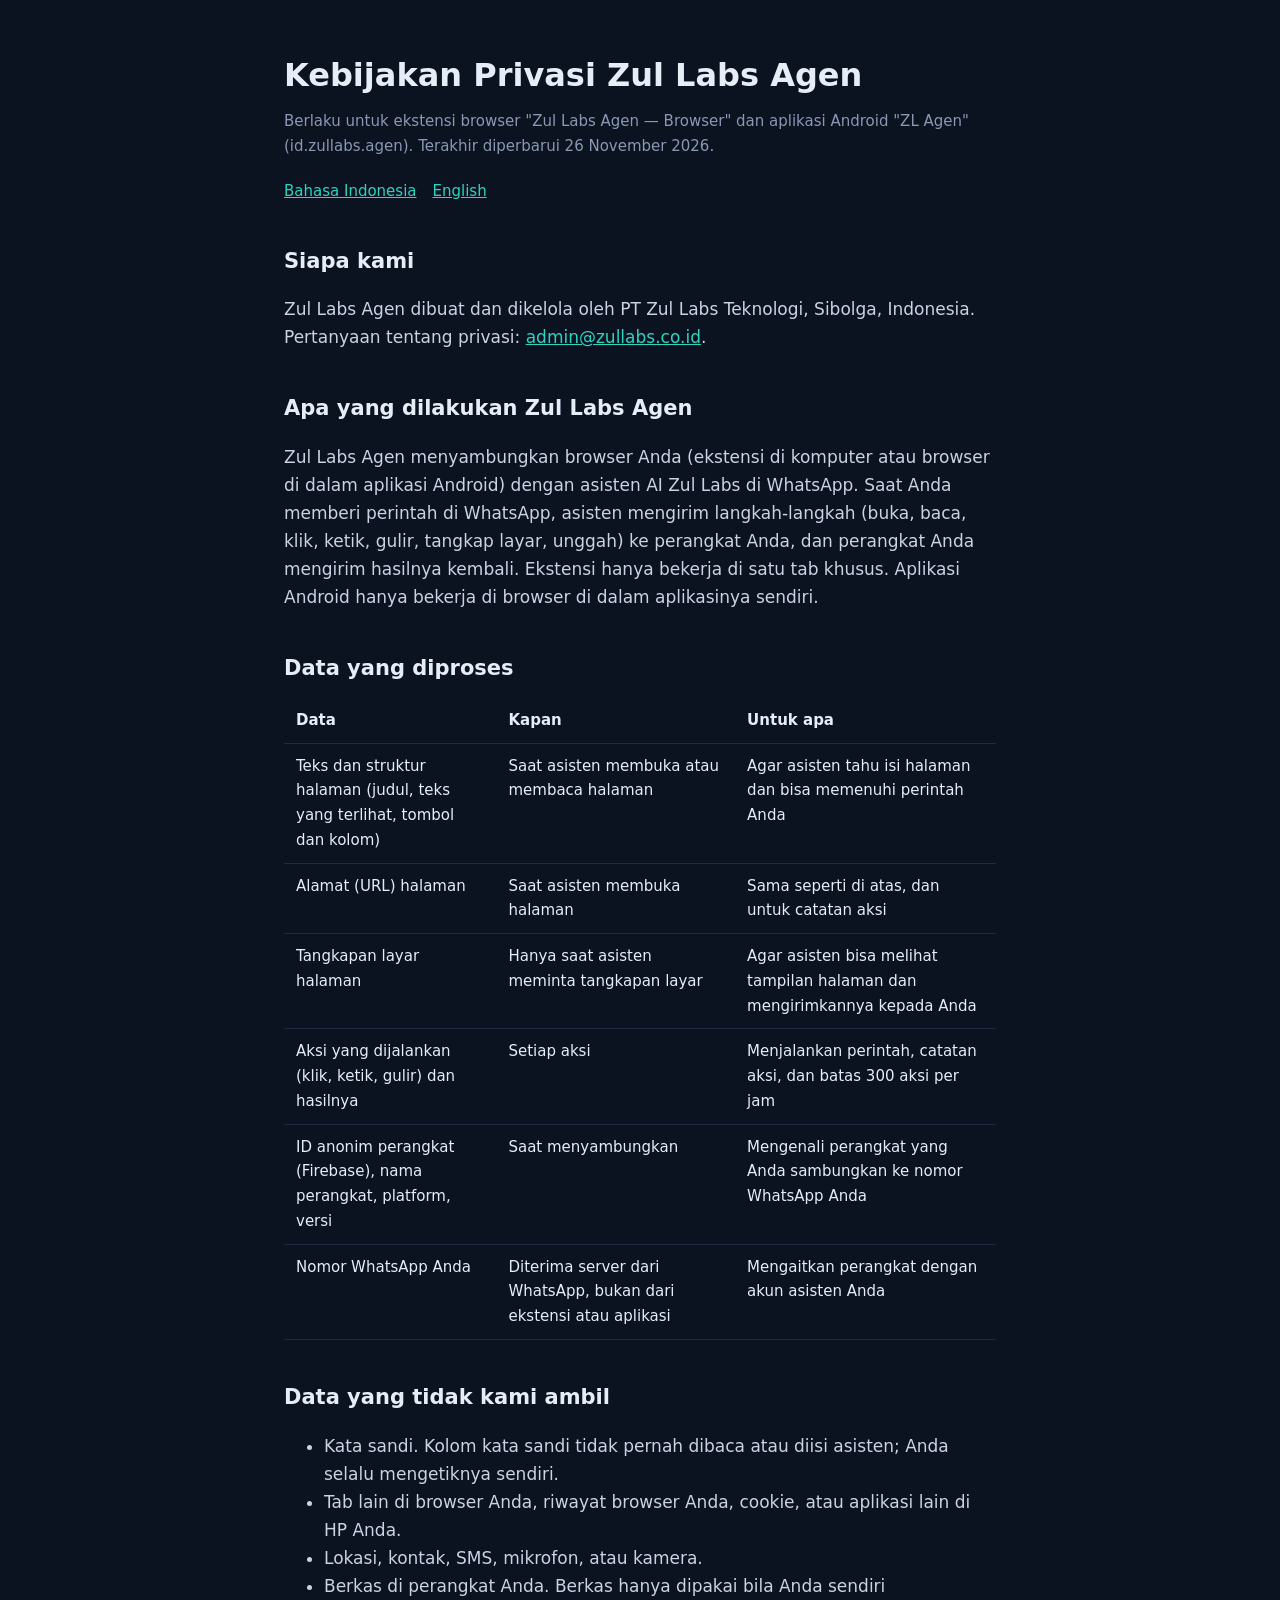
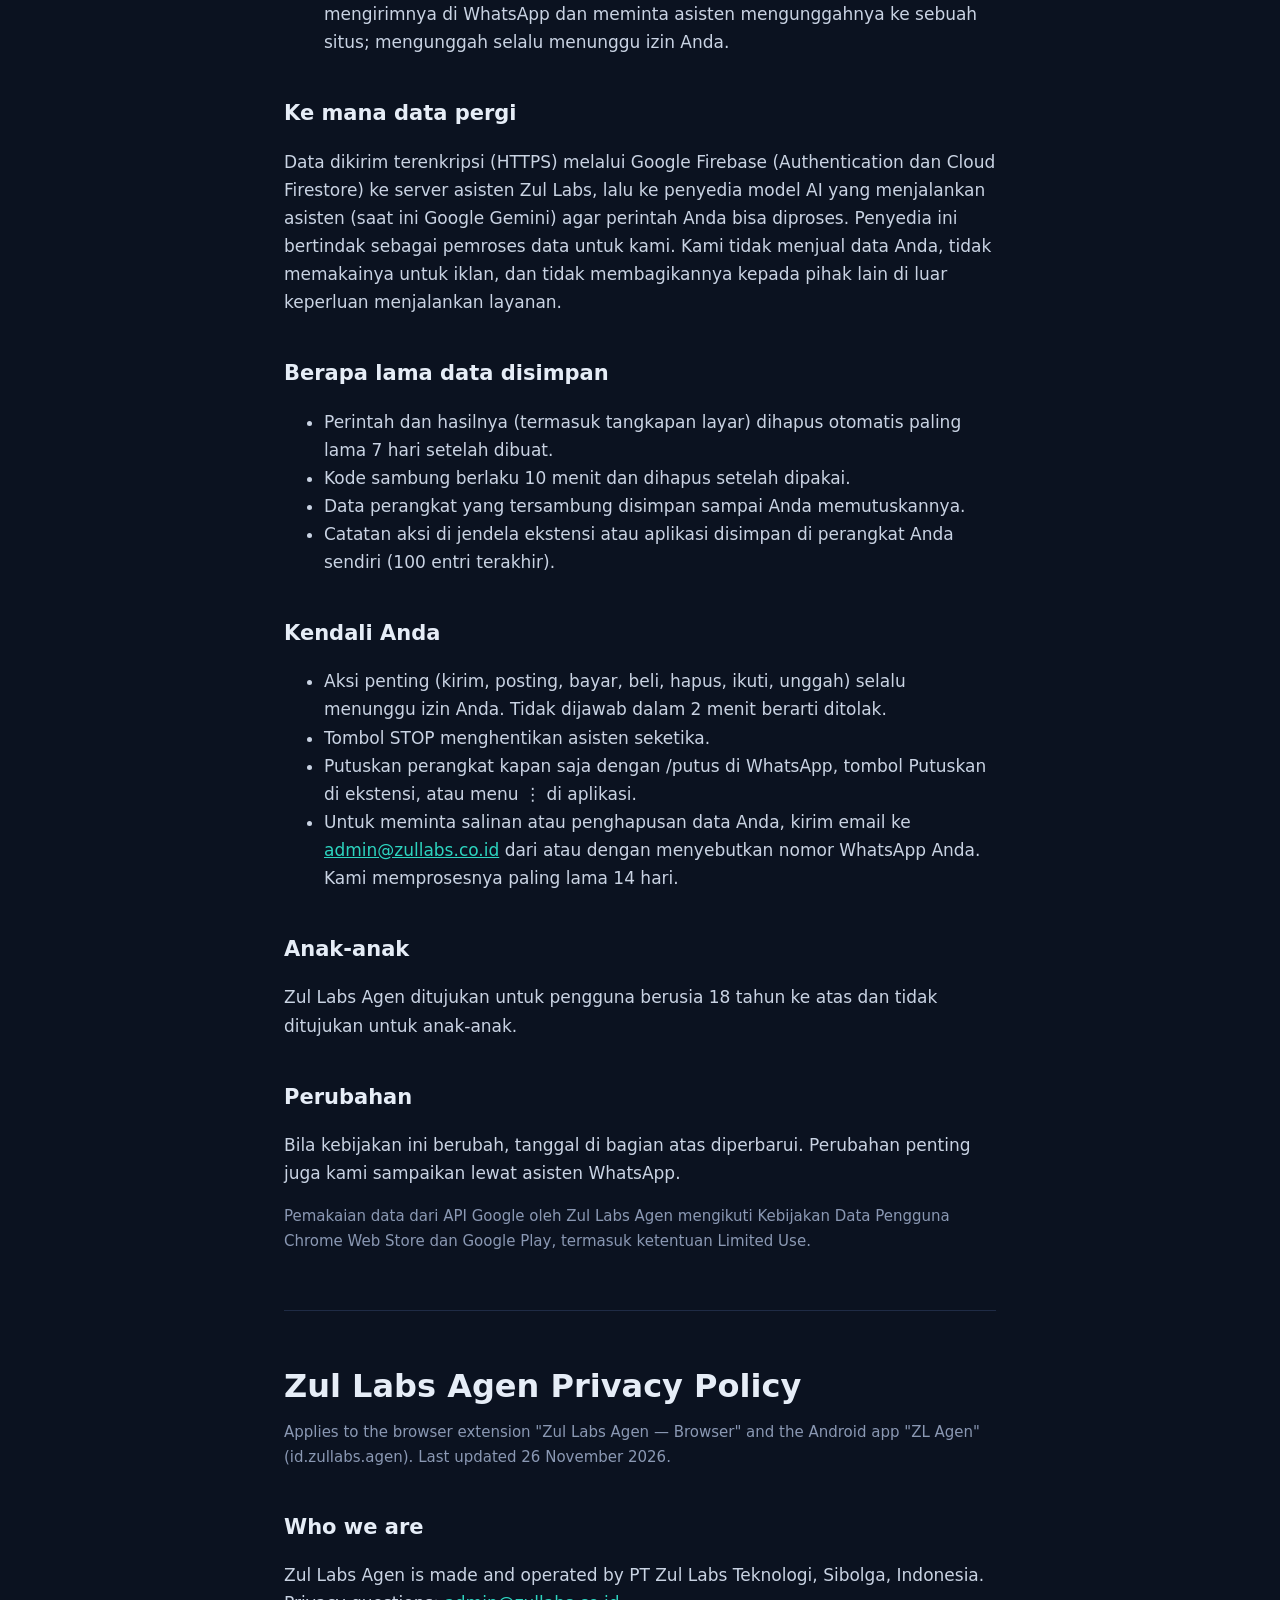
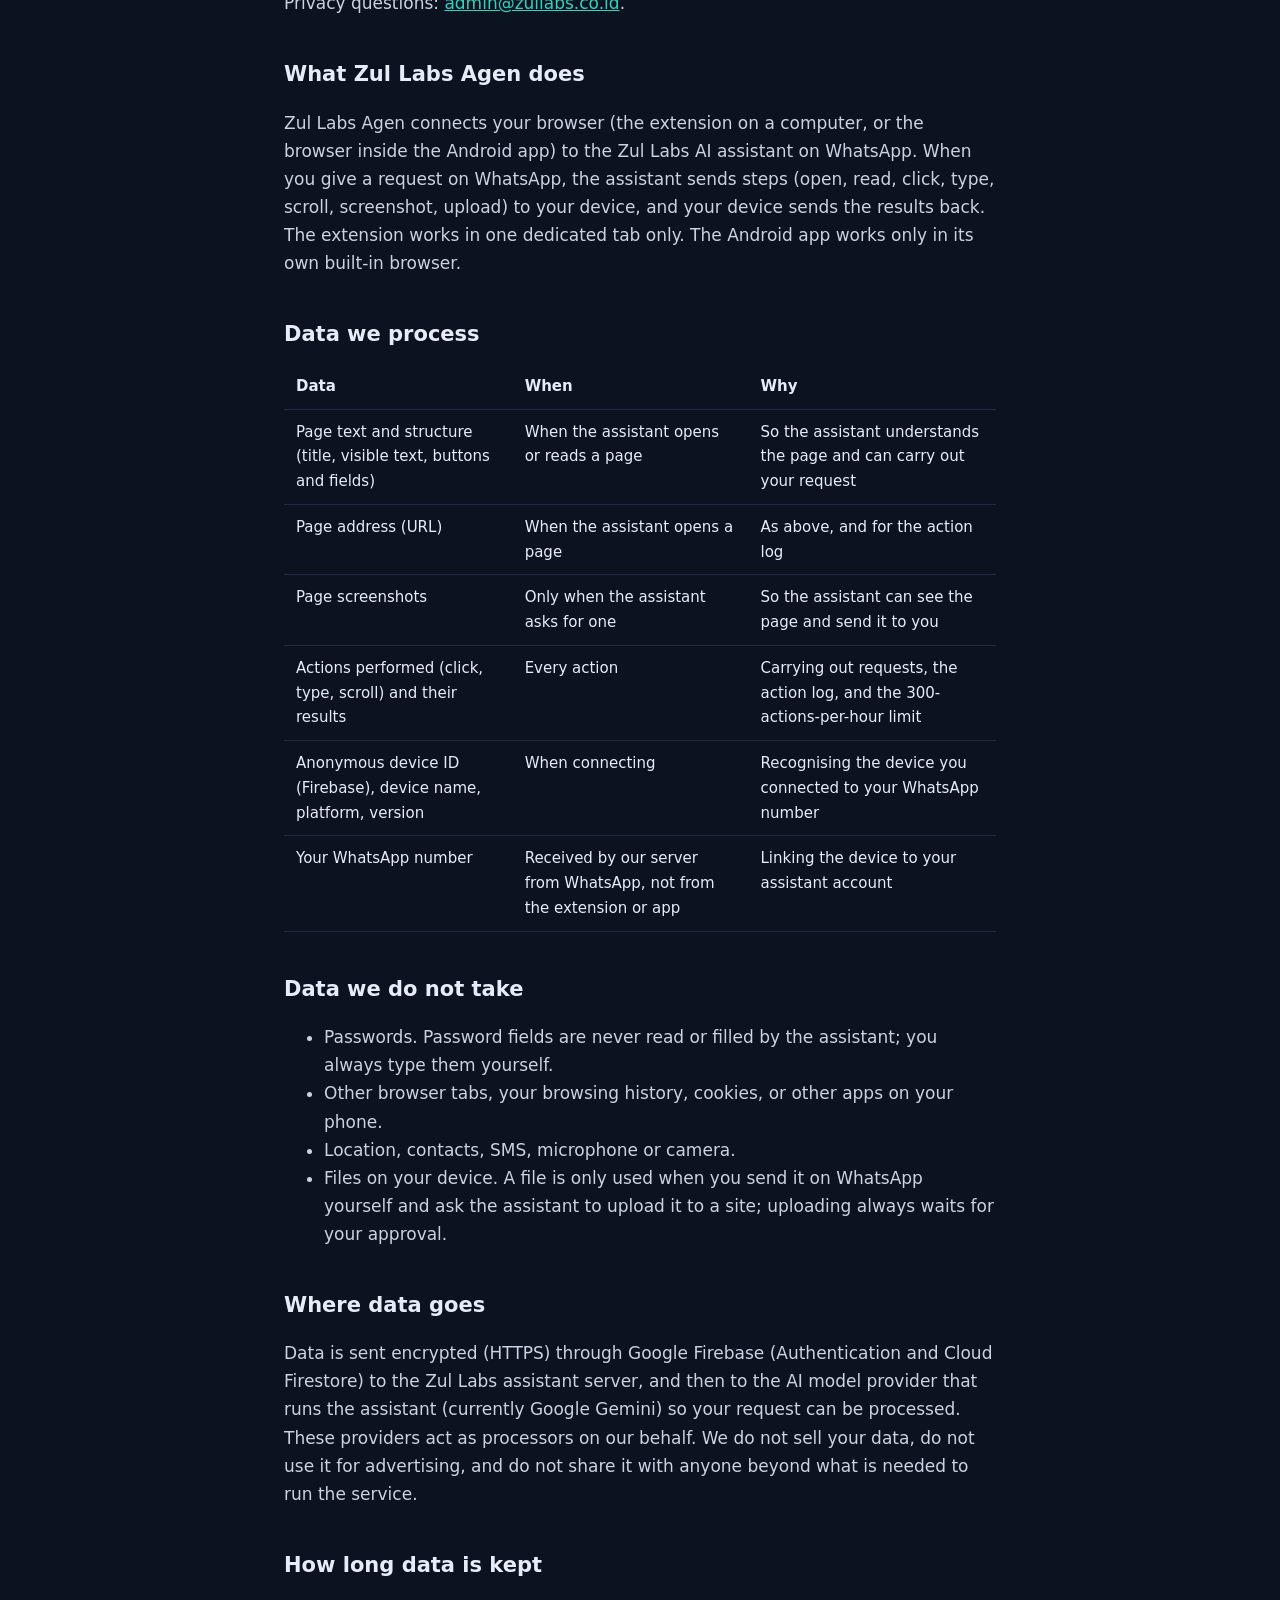
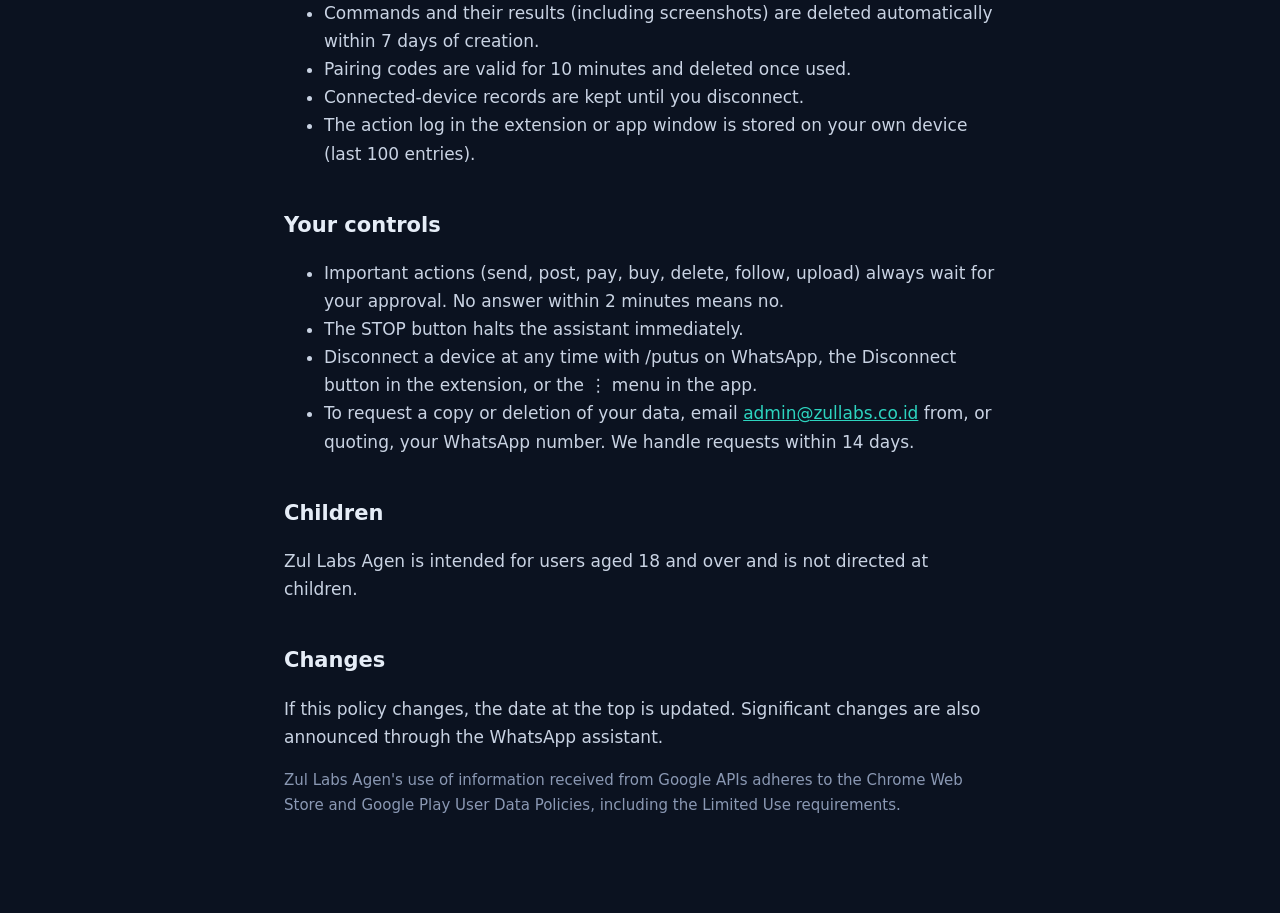
==== agen/privasi.html @ f2b92855 "Kebijakan privasi Zul Labs Agen (ekstensi + aplikasi ZL Agen) di /agen/privasi Co-Authored-By: Claud" ====
<!doctype html>
<html lang="id">
<head>
<meta charset="utf-8">
<meta name="viewport" content="width=device-width, initial-scale=1">
<title>Kebijakan Privasi Zul Labs Agen</title>
<meta name="description" content="Kebijakan privasi Zul Labs Agen (ekstensi browser dan aplikasi Android ZL Agen).">
<style>
  :root { --latar:#0b1220; --panel:#111a2e; --garis:#1f2b45; --teks:#e6edf7; --redup:#8a98b3; --teal:#2dd4bf; }
  * { box-sizing:border-box }
  body { margin:0; background:var(--latar); color:var(--teks); font:17px/1.65 "Segoe UI",system-ui,-apple-system,sans-serif }
  main { max-width:760px; margin:0 auto; padding:56px 24px 80px }
  h1 { font-size:32px; line-height:1.2; margin:0 0 8px }
  h2 { font-size:21px; margin:40px 0 10px }
  p, li { color:#c9d3e3 } .kecil { color:var(--redup); font-size:15px }
  a { color:var(--teal) }
  table { width:100%; border-collapse:collapse; margin:12px 0; font-size:15px }
  th, td { text-align:left; vertical-align:top; padding:10px 12px; border-bottom:1px solid var(--garis) }
  th { color:var(--teks); font-weight:600 }
  nav { margin:20px 0 8px; font-size:15px } nav a { margin-right:16px }
  hr { border:0; border-top:1px solid var(--garis); margin:56px 0 }
</style>
</head>
<body>
<main>
<h1>Kebijakan Privasi Zul Labs Agen</h1>
<p class="kecil">Berlaku untuk ekstensi browser "Zul Labs Agen — Browser" dan aplikasi Android "ZL Agen" (id.zullabs.agen). Terakhir diperbarui 26 November 2026.</p>
<nav><a href="#id">Bahasa Indonesia</a><a href="#en">English</a></nav>

<section id="id">
<h2>Siapa kami</h2>
<p>Zul Labs Agen dibuat dan dikelola oleh PT Zul Labs Teknologi, Sibolga, Indonesia. Pertanyaan tentang privasi: <a href="mailto:admin@zullabs.co.id">admin@zullabs.co.id</a>.</p>

<h2>Apa yang dilakukan Zul Labs Agen</h2>
<p>Zul Labs Agen menyambungkan browser Anda (ekstensi di komputer atau browser di dalam aplikasi Android) dengan asisten AI Zul Labs di WhatsApp. Saat Anda memberi perintah di WhatsApp, asisten mengirim langkah-langkah (buka, baca, klik, ketik, gulir, tangkap layar, unggah) ke perangkat Anda, dan perangkat Anda mengirim hasilnya kembali. Ekstensi hanya bekerja di satu tab khusus. Aplikasi Android hanya bekerja di browser di dalam aplikasinya sendiri.</p>

<h2>Data yang diproses</h2>
<table>
<tr><th>Data</th><th>Kapan</th><th>Untuk apa</th></tr>
<tr><td>Teks dan struktur halaman (judul, teks yang terlihat, tombol dan kolom)</td><td>Saat asisten membuka atau membaca halaman</td><td>Agar asisten tahu isi halaman dan bisa memenuhi perintah Anda</td></tr>
<tr><td>Alamat (URL) halaman</td><td>Saat asisten membuka halaman</td><td>Sama seperti di atas, dan untuk catatan aksi</td></tr>
<tr><td>Tangkapan layar halaman</td><td>Hanya saat asisten meminta tangkapan layar</td><td>Agar asisten bisa melihat tampilan halaman dan mengirimkannya kepada Anda</td></tr>
<tr><td>Aksi yang dijalankan (klik, ketik, gulir) dan hasilnya</td><td>Setiap aksi</td><td>Menjalankan perintah, catatan aksi, dan batas 300 aksi per jam</td></tr>
<tr><td>ID anonim perangkat (Firebase), nama perangkat, platform, versi</td><td>Saat menyambungkan</td><td>Mengenali perangkat yang Anda sambungkan ke nomor WhatsApp Anda</td></tr>
<tr><td>Nomor WhatsApp Anda</td><td>Diterima server dari WhatsApp, bukan dari ekstensi atau aplikasi</td><td>Mengaitkan perangkat dengan akun asisten Anda</td></tr>
</table>

<h2>Data yang tidak kami ambil</h2>
<ul>
<li>Kata sandi. Kolom kata sandi tidak pernah dibaca atau diisi asisten; Anda selalu mengetiknya sendiri.</li>
<li>Tab lain di browser Anda, riwayat browser Anda, cookie, atau aplikasi lain di HP Anda.</li>
<li>Lokasi, kontak, SMS, mikrofon, atau kamera.</li>
<li>Berkas di perangkat Anda. Berkas hanya dipakai bila Anda sendiri mengirimnya di WhatsApp dan meminta asisten mengunggahnya ke sebuah situs; mengunggah selalu menunggu izin Anda.</li>
</ul>

<h2>Ke mana data pergi</h2>
<p>Data dikirim terenkripsi (HTTPS) melalui Google Firebase (Authentication dan Cloud Firestore) ke server asisten Zul Labs, lalu ke penyedia model AI yang menjalankan asisten (saat ini Google Gemini) agar perintah Anda bisa diproses. Penyedia ini bertindak sebagai pemroses data untuk kami. Kami tidak menjual data Anda, tidak memakainya untuk iklan, dan tidak membagikannya kepada pihak lain di luar keperluan menjalankan layanan.</p>

<h2>Berapa lama data disimpan</h2>
<ul>
<li>Perintah dan hasilnya (termasuk tangkapan layar) dihapus otomatis paling lama 7 hari setelah dibuat.</li>
<li>Kode sambung berlaku 10 menit dan dihapus setelah dipakai.</li>
<li>Data perangkat yang tersambung disimpan sampai Anda memutuskannya.</li>
<li>Catatan aksi di jendela ekstensi atau aplikasi disimpan di perangkat Anda sendiri (100 entri terakhir).</li>
</ul>

<h2>Kendali Anda</h2>
<ul>
<li>Aksi penting (kirim, posting, bayar, beli, hapus, ikuti, unggah) selalu menunggu izin Anda. Tidak dijawab dalam 2 menit berarti ditolak.</li>
<li>Tombol STOP menghentikan asisten seketika.</li>
<li>Putuskan perangkat kapan saja dengan /putus di WhatsApp, tombol Putuskan di ekstensi, atau menu ⋮ di aplikasi.</li>
<li>Untuk meminta salinan atau penghapusan data Anda, kirim email ke <a href="mailto:admin@zullabs.co.id">admin@zullabs.co.id</a> dari atau dengan menyebutkan nomor WhatsApp Anda. Kami memprosesnya paling lama 14 hari.</li>
</ul>

<h2>Anak-anak</h2>
<p>Zul Labs Agen ditujukan untuk pengguna berusia 18 tahun ke atas dan tidak ditujukan untuk anak-anak.</p>

<h2>Perubahan</h2>
<p>Bila kebijakan ini berubah, tanggal di bagian atas diperbarui. Perubahan penting juga kami sampaikan lewat asisten WhatsApp.</p>
<p class="kecil">Pemakaian data dari API Google oleh Zul Labs Agen mengikuti Kebijakan Data Pengguna Chrome Web Store dan Google Play, termasuk ketentuan Limited Use.</p>
</section>

<hr>

<section id="en" lang="en">
<h1>Zul Labs Agen Privacy Policy</h1>
<p class="kecil">Applies to the browser extension "Zul Labs Agen — Browser" and the Android app "ZL Agen" (id.zullabs.agen). Last updated 26 November 2026.</p>

<h2>Who we are</h2>
<p>Zul Labs Agen is made and operated by PT Zul Labs Teknologi, Sibolga, Indonesia. Privacy questions: <a href="mailto:admin@zullabs.co.id">admin@zullabs.co.id</a>.</p>

<h2>What Zul Labs Agen does</h2>
<p>Zul Labs Agen connects your browser (the extension on a computer, or the browser inside the Android app) to the Zul Labs AI assistant on WhatsApp. When you give a request on WhatsApp, the assistant sends steps (open, read, click, type, scroll, screenshot, upload) to your device, and your device sends the results back. The extension works in one dedicated tab only. The Android app works only in its own built-in browser.</p>

<h2>Data we process</h2>
<table>
<tr><th>Data</th><th>When</th><th>Why</th></tr>
<tr><td>Page text and structure (title, visible text, buttons and fields)</td><td>When the assistant opens or reads a page</td><td>So the assistant understands the page and can carry out your request</td></tr>
<tr><td>Page address (URL)</td><td>When the assistant opens a page</td><td>As above, and for the action log</td></tr>
<tr><td>Page screenshots</td><td>Only when the assistant asks for one</td><td>So the assistant can see the page and send it to you</td></tr>
<tr><td>Actions performed (click, type, scroll) and their results</td><td>Every action</td><td>Carrying out requests, the action log, and the 300-actions-per-hour limit</td></tr>
<tr><td>Anonymous device ID (Firebase), device name, platform, version</td><td>When connecting</td><td>Recognising the device you connected to your WhatsApp number</td></tr>
<tr><td>Your WhatsApp number</td><td>Received by our server from WhatsApp, not from the extension or app</td><td>Linking the device to your assistant account</td></tr>
</table>

<h2>Data we do not take</h2>
<ul>
<li>Passwords. Password fields are never read or filled by the assistant; you always type them yourself.</li>
<li>Other browser tabs, your browsing history, cookies, or other apps on your phone.</li>
<li>Location, contacts, SMS, microphone or camera.</li>
<li>Files on your device. A file is only used when you send it on WhatsApp yourself and ask the assistant to upload it to a site; uploading always waits for your approval.</li>
</ul>

<h2>Where data goes</h2>
<p>Data is sent encrypted (HTTPS) through Google Firebase (Authentication and Cloud Firestore) to the Zul Labs assistant server, and then to the AI model provider that runs the assistant (currently Google Gemini) so your request can be processed. These providers act as processors on our behalf. We do not sell your data, do not use it for advertising, and do not share it with anyone beyond what is needed to run the service.</p>

<h2>How long data is kept</h2>
<ul>
<li>Commands and their results (including screenshots) are deleted automatically within 7 days of creation.</li>
<li>Pairing codes are valid for 10 minutes and deleted once used.</li>
<li>Connected-device records are kept until you disconnect.</li>
<li>The action log in the extension or app window is stored on your own device (last 100 entries).</li>
</ul>

<h2>Your controls</h2>
<ul>
<li>Important actions (send, post, pay, buy, delete, follow, upload) always wait for your approval. No answer within 2 minutes means no.</li>
<li>The STOP button halts the assistant immediately.</li>
<li>Disconnect a device at any time with /putus on WhatsApp, the Disconnect button in the extension, or the ⋮ menu in the app.</li>
<li>To request a copy or deletion of your data, email <a href="mailto:admin@zullabs.co.id">admin@zullabs.co.id</a> from, or quoting, your WhatsApp number. We handle requests within 14 days.</li>
</ul>

<h2>Children</h2>
<p>Zul Labs Agen is intended for users aged 18 and over and is not directed at children.</p>

<h2>Changes</h2>
<p>If this policy changes, the date at the top is updated. Significant changes are also announced through the WhatsApp assistant.</p>
<p class="kecil">Zul Labs Agen's use of information received from Google APIs adheres to the Chrome Web Store and Google Play User Data Policies, including the Limited Use requirements.</p>
</section>
</main>
</body>
</html>
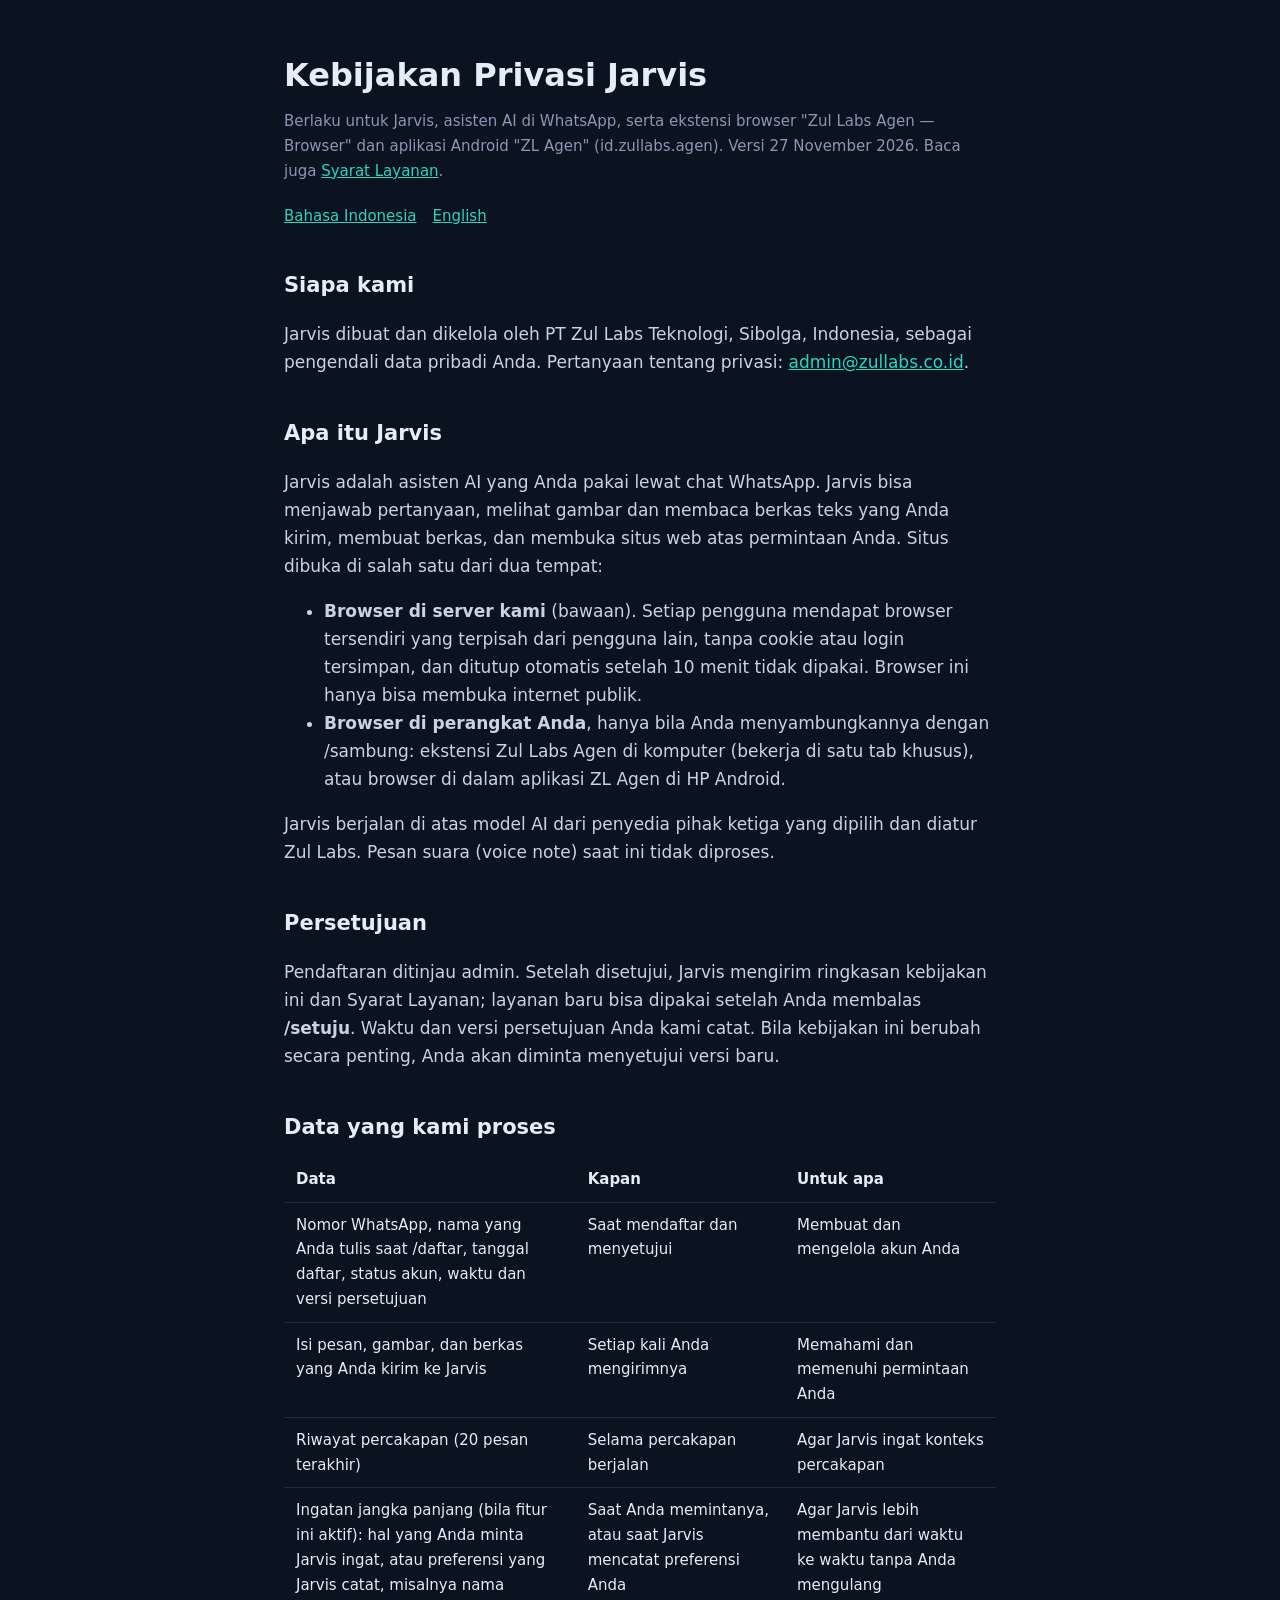
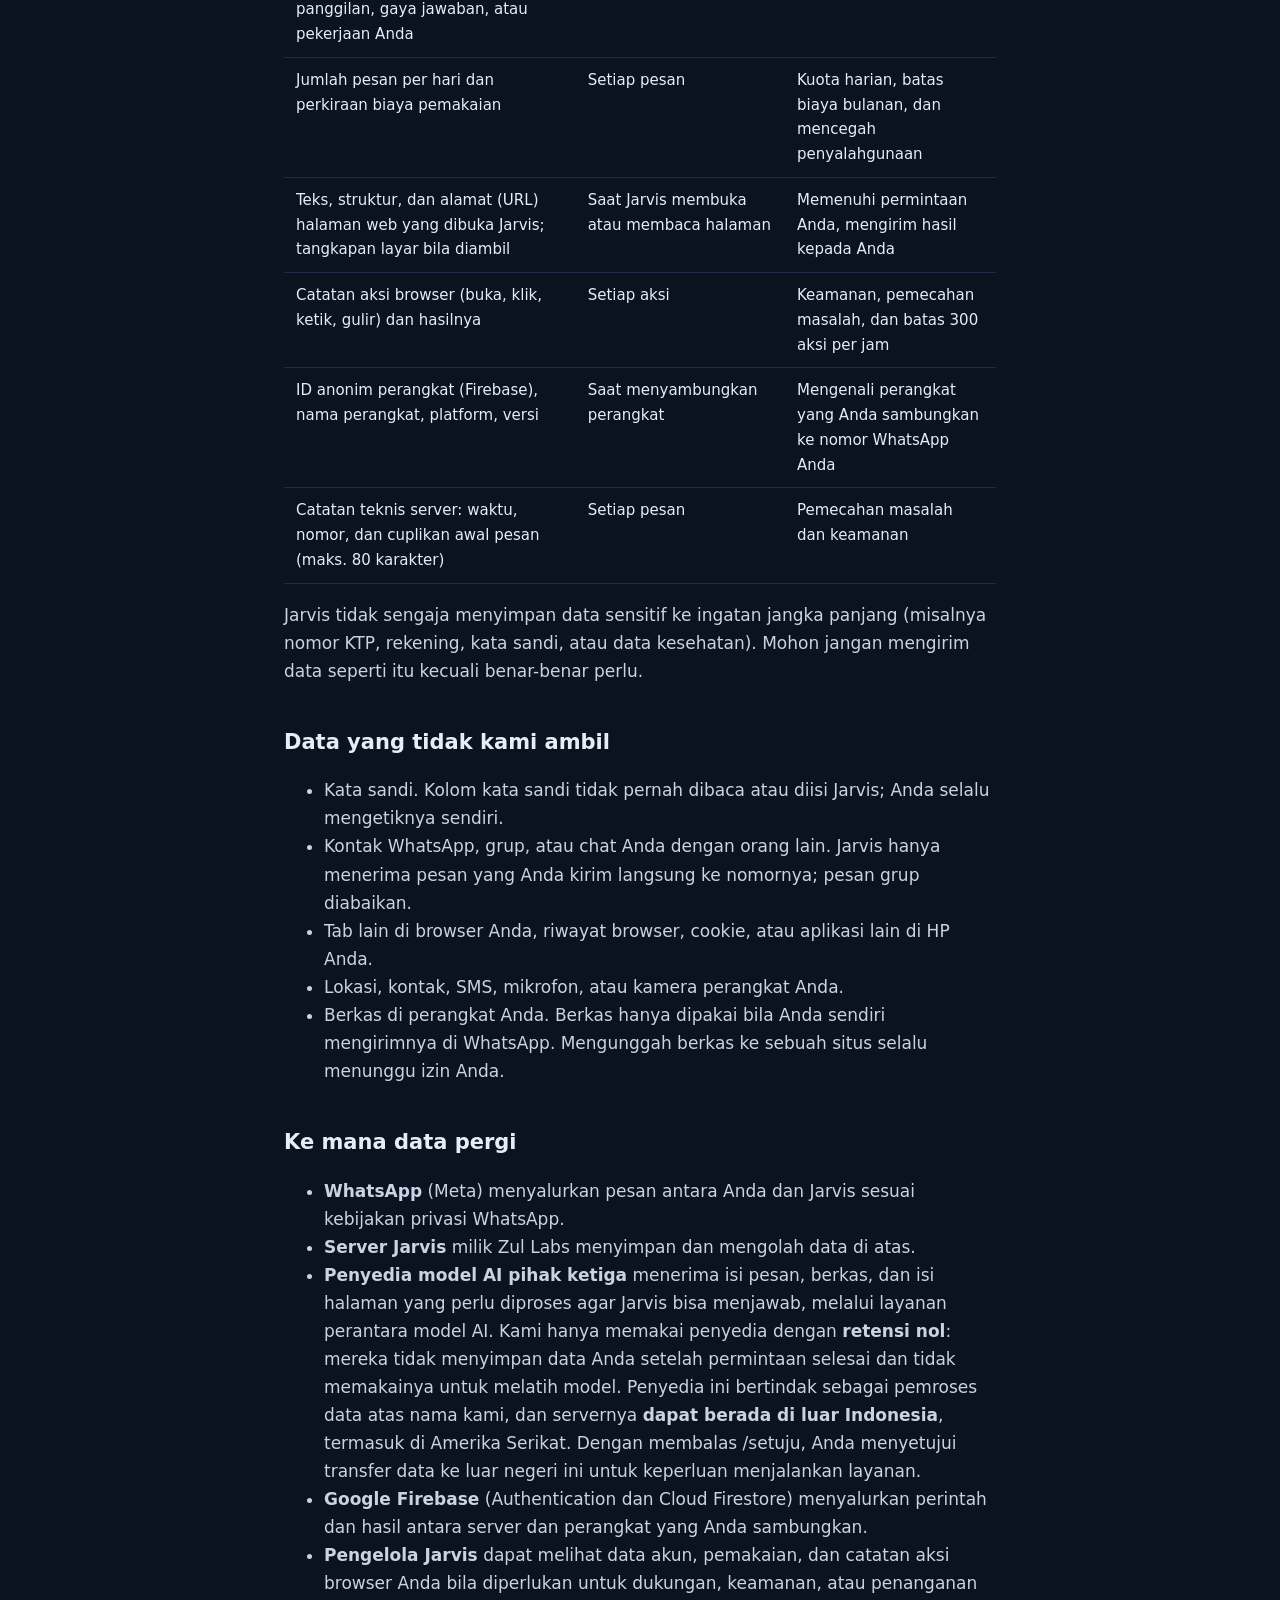
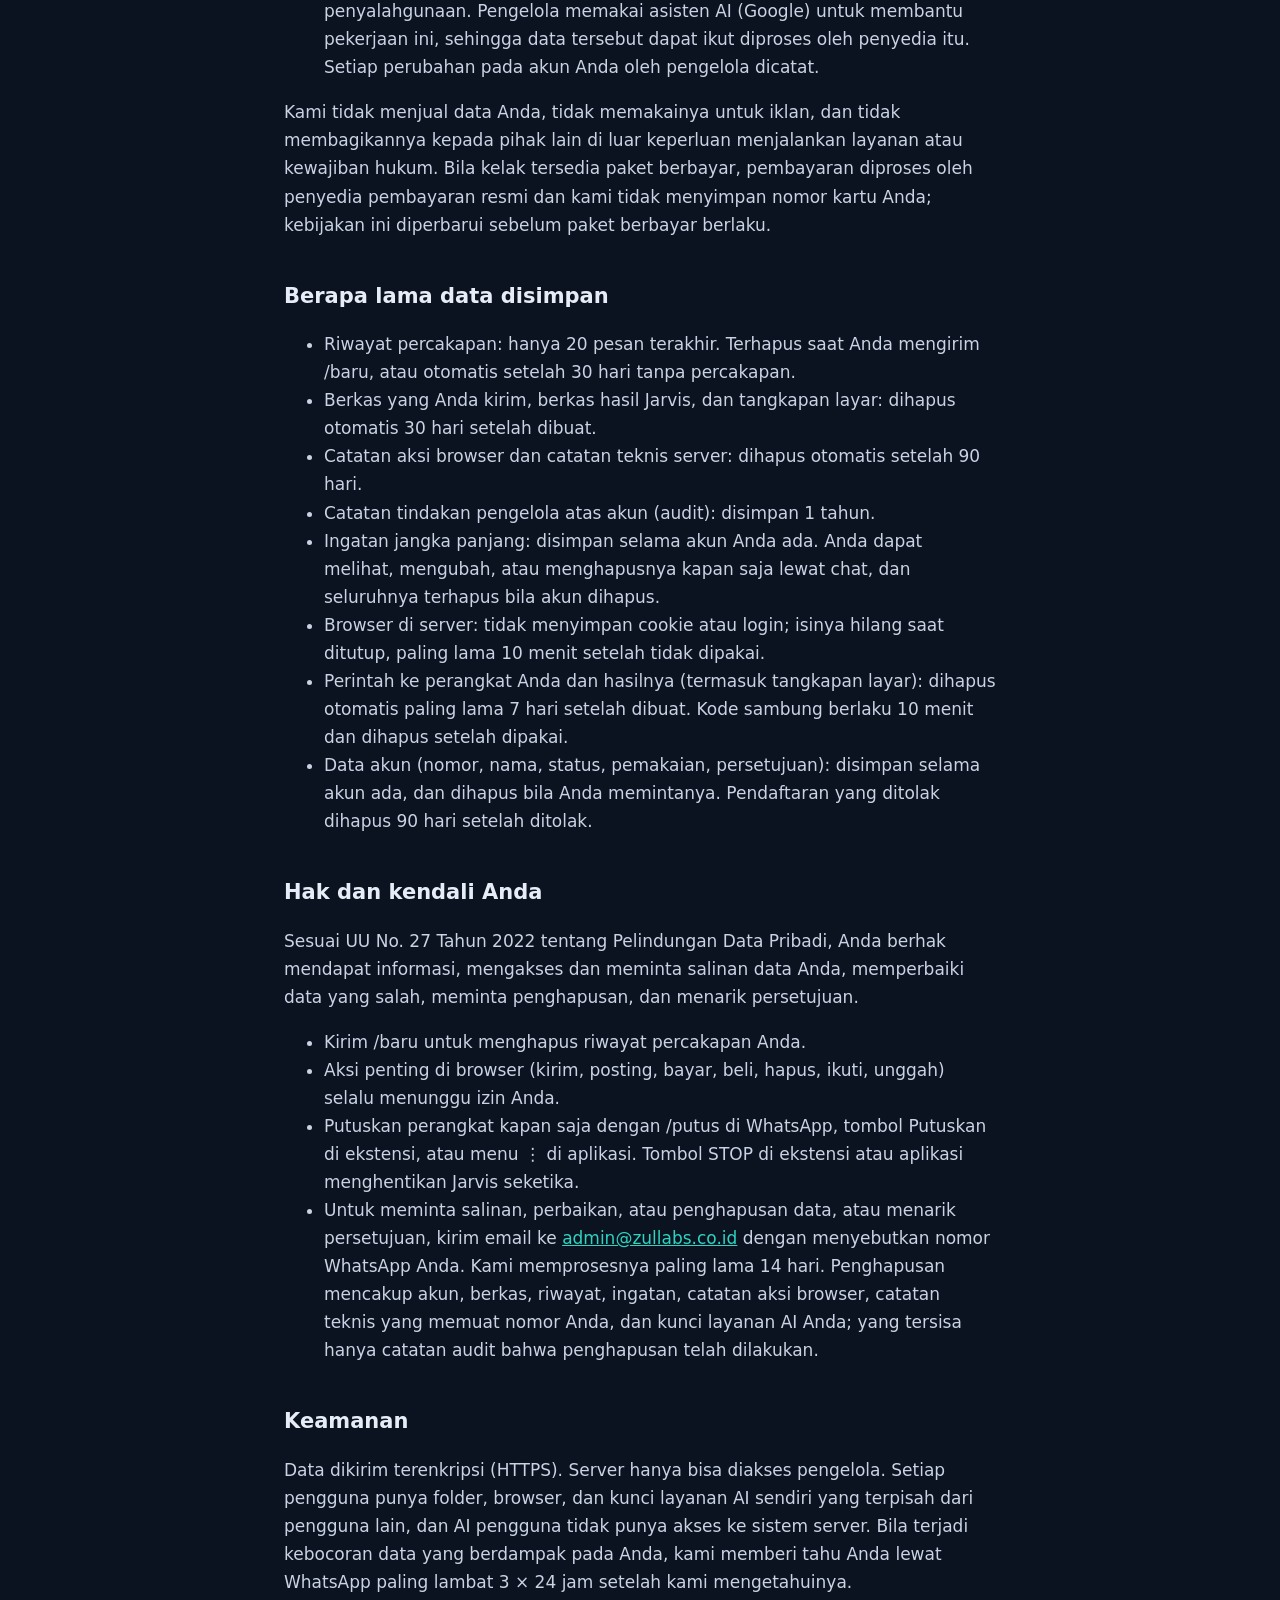
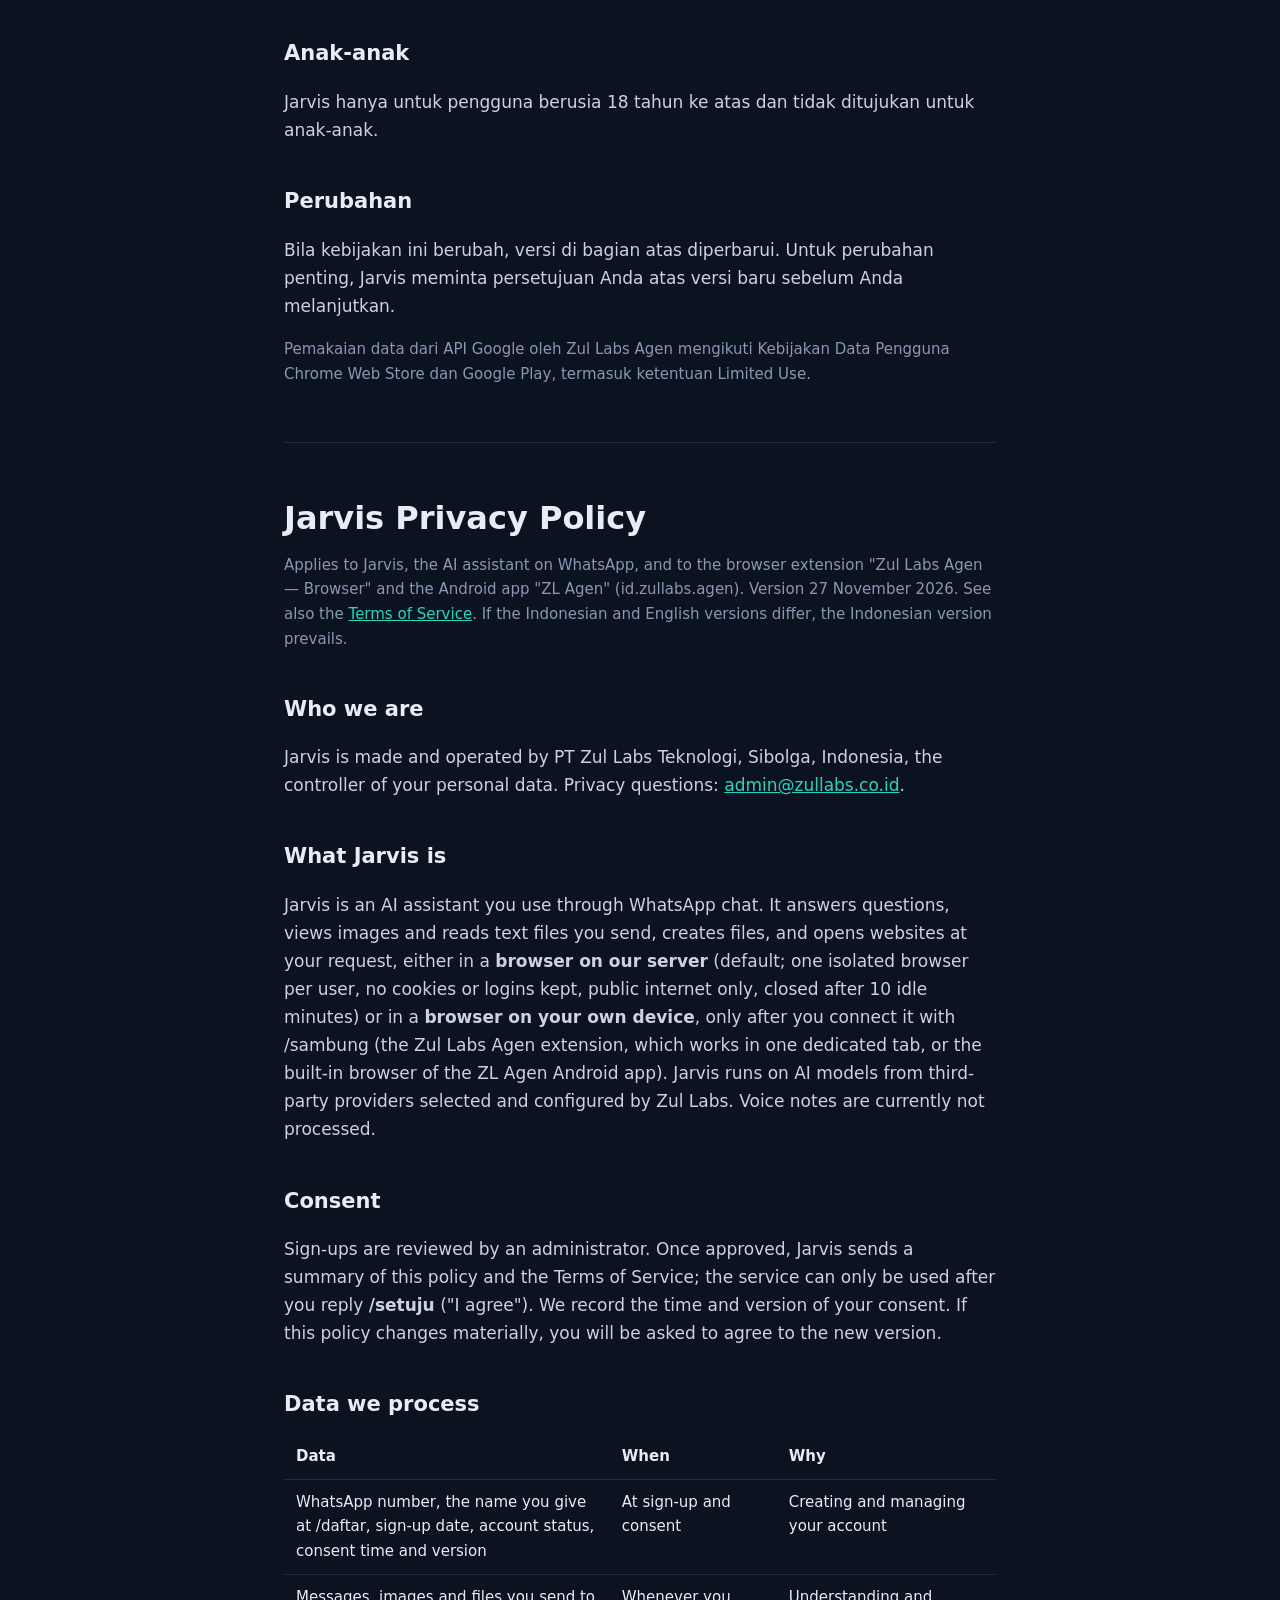
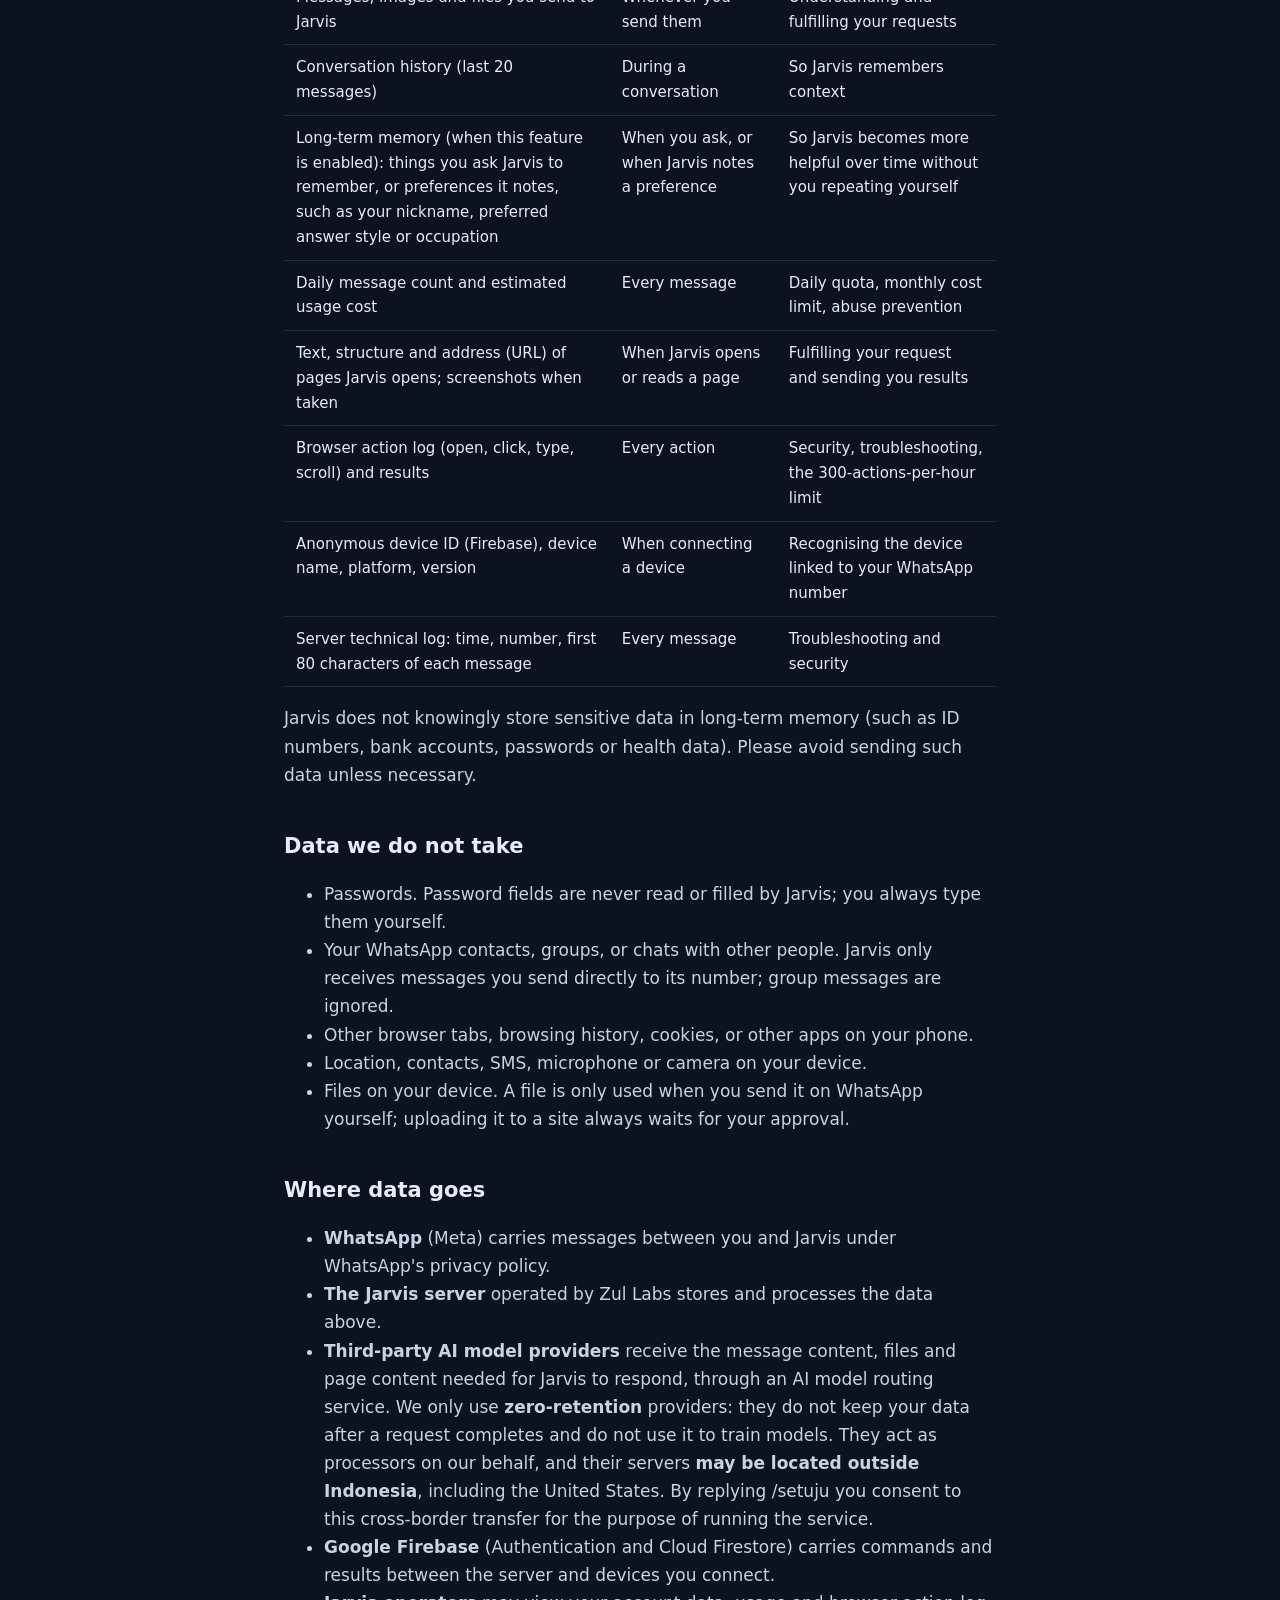
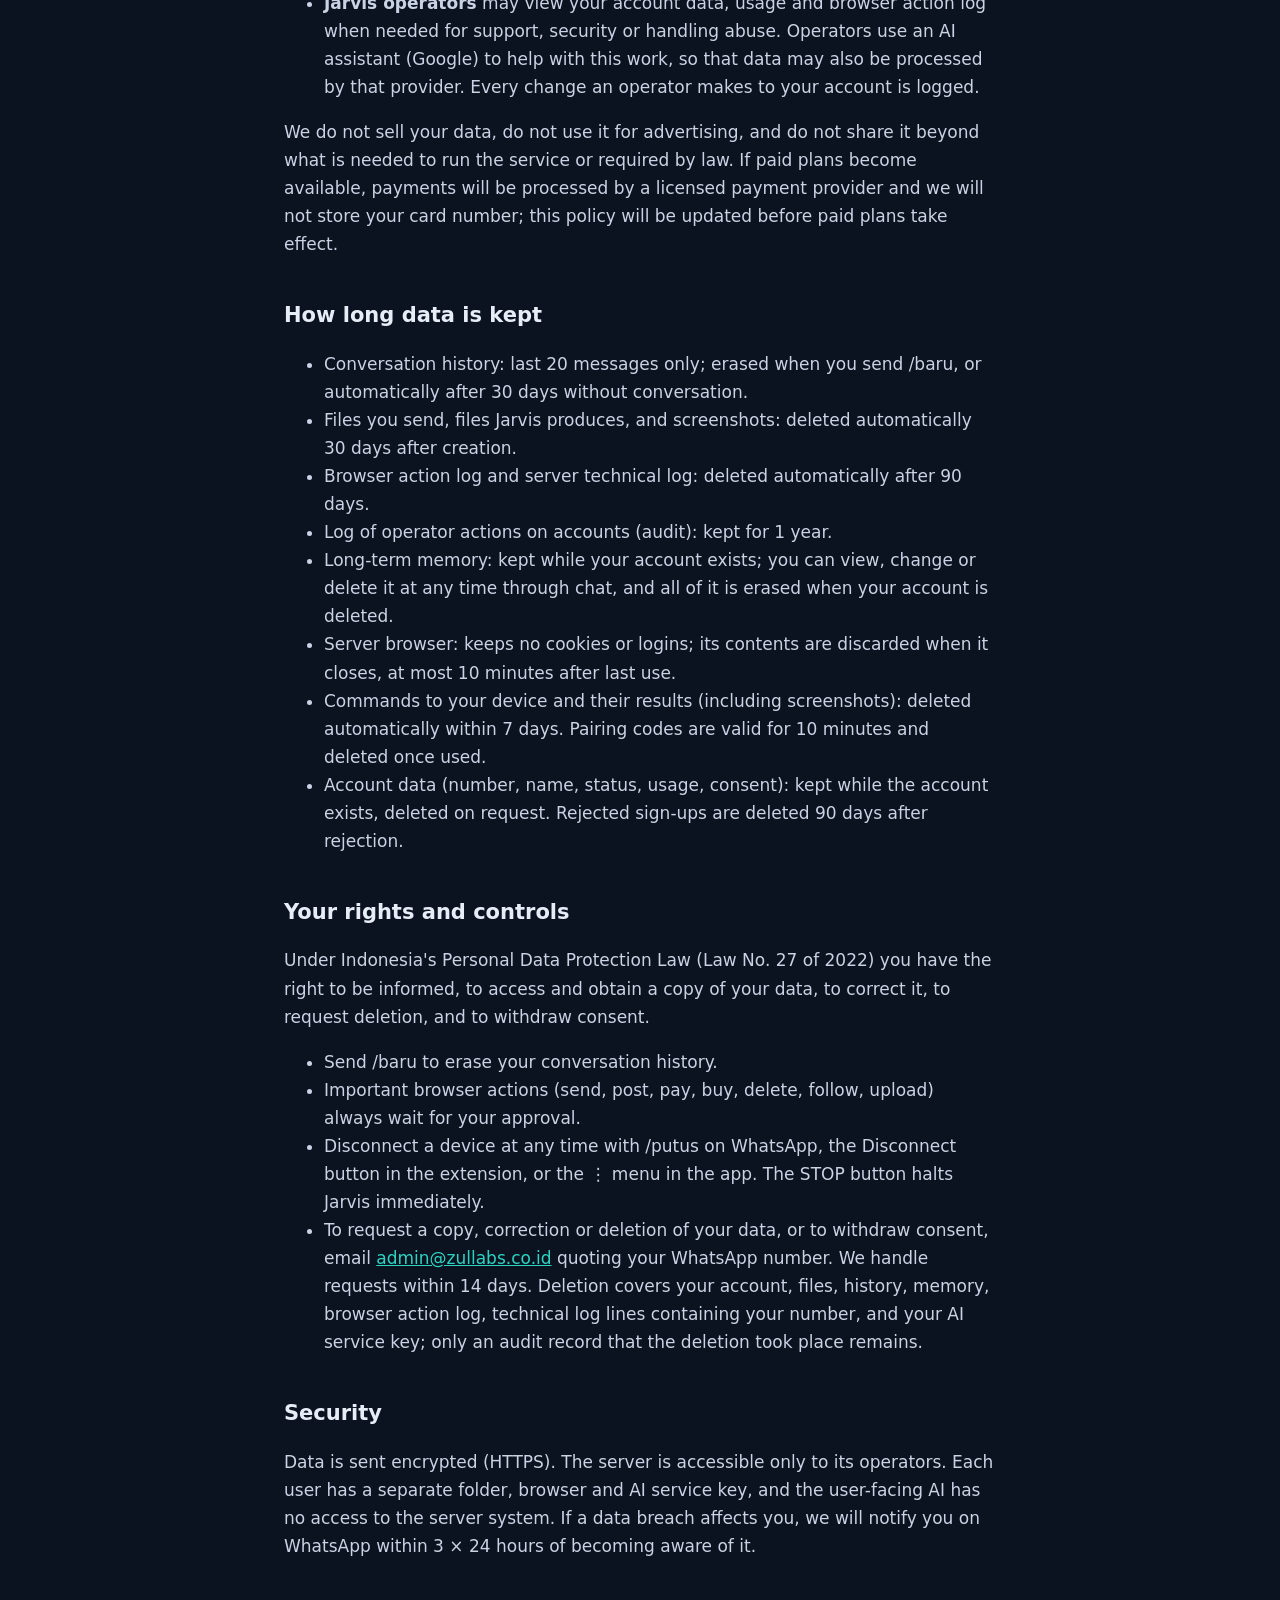
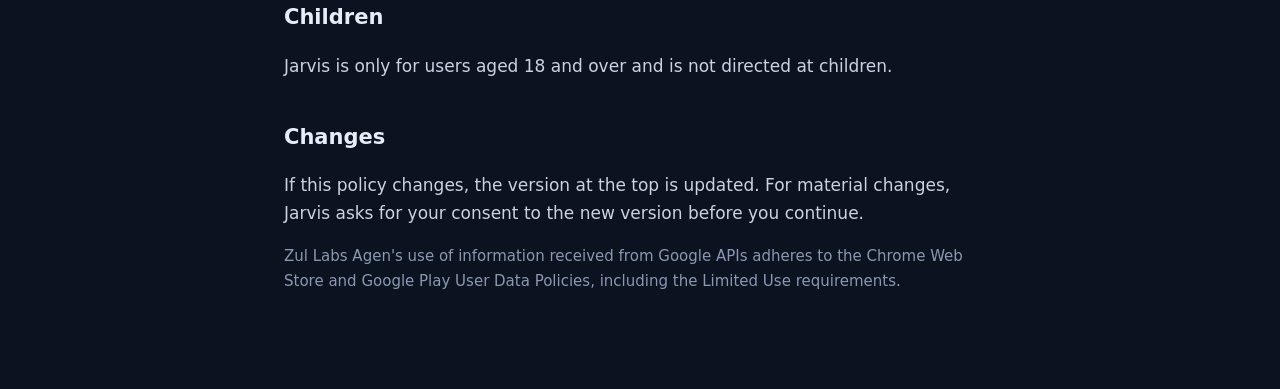
==== commit 161a5e47: "Jarvis: kebijakan privasi versi 27 Nov 2026 + Syarat Layanan di /agen/syarat Co-Authored-By: Claude " ====
--- a/agen/privasi.html
+++ b/agen/privasi.html
@@ -3,10 +3,10 @@
 <head>
 <meta charset="utf-8">
 <meta name="viewport" content="width=device-width, initial-scale=1">
-<title>Kebijakan Privasi Zul Labs Agen</title>
-<meta name="description" content="Kebijakan privasi Zul Labs Agen (ekstensi browser dan aplikasi Android ZL Agen).">
+<title>Kebijakan Privasi Jarvis — Zul Labs Teknologi</title>
+<meta name="description" content="Kebijakan privasi Jarvis, asisten AI WhatsApp dari PT Zul Labs Teknologi, beserta ekstensi browser Zul Labs Agen dan aplikasi Android ZL Agen.">
 <style>
-  :root { --latar:#0b1220; --panel:#111a2e; --garis:#1f2b45; --teks:#e6edf7; --redup:#8a98b3; --teal:#2dd4bf; }
+  :root { --latar:#0b1220; --garis:#1f2b45; --teks:#e6edf7; --redup:#8a98b3; --teal:#2dd4bf; }
   * { box-sizing:border-box }
   body { margin:0; background:var(--latar); color:var(--teks); font:17px/1.65 "Segoe UI",system-ui,-apple-system,sans-serif }
   main { max-width:760px; margin:0 auto; padding:56px 24px 80px }
@@ -23,118 +23,169 @@
 </head>
 <body>
 <main>
-<h1>Kebijakan Privasi Zul Labs Agen</h1>
-<p class="kecil">Berlaku untuk ekstensi browser "Zul Labs Agen — Browser" dan aplikasi Android "ZL Agen" (id.zullabs.agen). Terakhir diperbarui 26 November 2026.</p>
+<h1>Kebijakan Privasi Jarvis</h1>
+<p class="kecil">Berlaku untuk Jarvis, asisten AI di WhatsApp, serta ekstensi browser "Zul Labs Agen — Browser" dan aplikasi Android "ZL Agen" (id.zullabs.agen). Versi 27 November 2026. Baca juga <a href="/agen/syarat">Syarat Layanan</a>.</p>
 <nav><a href="#id">Bahasa Indonesia</a><a href="#en">English</a></nav>
 
 <section id="id">
 <h2>Siapa kami</h2>
-<p>Zul Labs Agen dibuat dan dikelola oleh PT Zul Labs Teknologi, Sibolga, Indonesia. Pertanyaan tentang privasi: <a href="mailto:admin@zullabs.co.id">admin@zullabs.co.id</a>.</p>
+<p>Jarvis dibuat dan dikelola oleh PT Zul Labs Teknologi, Sibolga, Indonesia, sebagai pengendali data pribadi Anda. Pertanyaan tentang privasi: <a href="mailto:admin@zullabs.co.id">admin@zullabs.co.id</a>.</p>
 
-<h2>Apa yang dilakukan Zul Labs Agen</h2>
-<p>Zul Labs Agen menyambungkan browser Anda (ekstensi di komputer atau browser di dalam aplikasi Android) dengan asisten AI Zul Labs di WhatsApp. Saat Anda memberi perintah di WhatsApp, asisten mengirim langkah-langkah (buka, baca, klik, ketik, gulir, tangkap layar, unggah) ke perangkat Anda, dan perangkat Anda mengirim hasilnya kembali. Ekstensi hanya bekerja di satu tab khusus. Aplikasi Android hanya bekerja di browser di dalam aplikasinya sendiri.</p>
+<h2>Apa itu Jarvis</h2>
+<p>Jarvis adalah asisten AI yang Anda pakai lewat chat WhatsApp. Jarvis bisa menjawab pertanyaan, melihat gambar dan membaca berkas teks yang Anda kirim, membuat berkas, dan membuka situs web atas permintaan Anda. Situs dibuka di salah satu dari dua tempat:</p>
+<ul>
+<li><strong>Browser di server kami</strong> (bawaan). Setiap pengguna mendapat browser tersendiri yang terpisah dari pengguna lain, tanpa cookie atau login tersimpan, dan ditutup otomatis setelah 10 menit tidak dipakai. Browser ini hanya bisa membuka internet publik.</li>
+<li><strong>Browser di perangkat Anda</strong>, hanya bila Anda menyambungkannya dengan /sambung: ekstensi Zul Labs Agen di komputer (bekerja di satu tab khusus), atau browser di dalam aplikasi ZL Agen di HP Android.</li>
+</ul>
+<p>Jarvis berjalan di atas model AI dari penyedia pihak ketiga yang dipilih dan diatur Zul Labs. Pesan suara (voice note) saat ini tidak diproses.</p>
 
-<h2>Data yang diproses</h2>
+<h2>Persetujuan</h2>
+<p>Pendaftaran ditinjau admin. Setelah disetujui, Jarvis mengirim ringkasan kebijakan ini dan Syarat Layanan; layanan baru bisa dipakai setelah Anda membalas <strong>/setuju</strong>. Waktu dan versi persetujuan Anda kami catat. Bila kebijakan ini berubah secara penting, Anda akan diminta menyetujui versi baru.</p>
+
+<h2>Data yang kami proses</h2>
 <table>
 <tr><th>Data</th><th>Kapan</th><th>Untuk apa</th></tr>
-<tr><td>Teks dan struktur halaman (judul, teks yang terlihat, tombol dan kolom)</td><td>Saat asisten membuka atau membaca halaman</td><td>Agar asisten tahu isi halaman dan bisa memenuhi perintah Anda</td></tr>
-<tr><td>Alamat (URL) halaman</td><td>Saat asisten membuka halaman</td><td>Sama seperti di atas, dan untuk catatan aksi</td></tr>
-<tr><td>Tangkapan layar halaman</td><td>Hanya saat asisten meminta tangkapan layar</td><td>Agar asisten bisa melihat tampilan halaman dan mengirimkannya kepada Anda</td></tr>
-<tr><td>Aksi yang dijalankan (klik, ketik, gulir) dan hasilnya</td><td>Setiap aksi</td><td>Menjalankan perintah, catatan aksi, dan batas 300 aksi per jam</td></tr>
-<tr><td>ID anonim perangkat (Firebase), nama perangkat, platform, versi</td><td>Saat menyambungkan</td><td>Mengenali perangkat yang Anda sambungkan ke nomor WhatsApp Anda</td></tr>
-<tr><td>Nomor WhatsApp Anda</td><td>Diterima server dari WhatsApp, bukan dari ekstensi atau aplikasi</td><td>Mengaitkan perangkat dengan akun asisten Anda</td></tr>
+<tr><td>Nomor WhatsApp, nama yang Anda tulis saat /daftar, tanggal daftar, status akun, waktu dan versi persetujuan</td><td>Saat mendaftar dan menyetujui</td><td>Membuat dan mengelola akun Anda</td></tr>
+<tr><td>Isi pesan, gambar, dan berkas yang Anda kirim ke Jarvis</td><td>Setiap kali Anda mengirimnya</td><td>Memahami dan memenuhi permintaan Anda</td></tr>
+<tr><td>Riwayat percakapan (20 pesan terakhir)</td><td>Selama percakapan berjalan</td><td>Agar Jarvis ingat konteks percakapan</td></tr>
+<tr><td>Ingatan jangka panjang (bila fitur ini aktif): hal yang Anda minta Jarvis ingat, atau preferensi yang Jarvis catat, misalnya nama panggilan, gaya jawaban, atau pekerjaan Anda</td><td>Saat Anda memintanya, atau saat Jarvis mencatat preferensi Anda</td><td>Agar Jarvis lebih membantu dari waktu ke waktu tanpa Anda mengulang</td></tr>
+<tr><td>Jumlah pesan per hari dan perkiraan biaya pemakaian</td><td>Setiap pesan</td><td>Kuota harian, batas biaya bulanan, dan mencegah penyalahgunaan</td></tr>
+<tr><td>Teks, struktur, dan alamat (URL) halaman web yang dibuka Jarvis; tangkapan layar bila diambil</td><td>Saat Jarvis membuka atau membaca halaman</td><td>Memenuhi permintaan Anda, mengirim hasil kepada Anda</td></tr>
+<tr><td>Catatan aksi browser (buka, klik, ketik, gulir) dan hasilnya</td><td>Setiap aksi</td><td>Keamanan, pemecahan masalah, dan batas 300 aksi per jam</td></tr>
+<tr><td>ID anonim perangkat (Firebase), nama perangkat, platform, versi</td><td>Saat menyambungkan perangkat</td><td>Mengenali perangkat yang Anda sambungkan ke nomor WhatsApp Anda</td></tr>
+<tr><td>Catatan teknis server: waktu, nomor, dan cuplikan awal pesan (maks. 80 karakter)</td><td>Setiap pesan</td><td>Pemecahan masalah dan keamanan</td></tr>
 </table>
+<p>Jarvis tidak sengaja menyimpan data sensitif ke ingatan jangka panjang (misalnya nomor KTP, rekening, kata sandi, atau data kesehatan). Mohon jangan mengirim data seperti itu kecuali benar-benar perlu.</p>
 
 <h2>Data yang tidak kami ambil</h2>
 <ul>
-<li>Kata sandi. Kolom kata sandi tidak pernah dibaca atau diisi asisten; Anda selalu mengetiknya sendiri.</li>
-<li>Tab lain di browser Anda, riwayat browser Anda, cookie, atau aplikasi lain di HP Anda.</li>
-<li>Lokasi, kontak, SMS, mikrofon, atau kamera.</li>
-<li>Berkas di perangkat Anda. Berkas hanya dipakai bila Anda sendiri mengirimnya di WhatsApp dan meminta asisten mengunggahnya ke sebuah situs; mengunggah selalu menunggu izin Anda.</li>
+<li>Kata sandi. Kolom kata sandi tidak pernah dibaca atau diisi Jarvis; Anda selalu mengetiknya sendiri.</li>
+<li>Kontak WhatsApp, grup, atau chat Anda dengan orang lain. Jarvis hanya menerima pesan yang Anda kirim langsung ke nomornya; pesan grup diabaikan.</li>
+<li>Tab lain di browser Anda, riwayat browser, cookie, atau aplikasi lain di HP Anda.</li>
+<li>Lokasi, kontak, SMS, mikrofon, atau kamera perangkat Anda.</li>
+<li>Berkas di perangkat Anda. Berkas hanya dipakai bila Anda sendiri mengirimnya di WhatsApp. Mengunggah berkas ke sebuah situs selalu menunggu izin Anda.</li>
 </ul>
 
 <h2>Ke mana data pergi</h2>
-<p>Data dikirim terenkripsi (HTTPS) melalui Google Firebase (Authentication dan Cloud Firestore) ke server asisten Zul Labs, lalu ke penyedia model AI yang menjalankan asisten (saat ini Google Gemini) agar perintah Anda bisa diproses. Penyedia ini bertindak sebagai pemroses data untuk kami. Kami tidak menjual data Anda, tidak memakainya untuk iklan, dan tidak membagikannya kepada pihak lain di luar keperluan menjalankan layanan.</p>
+<ul>
+<li><strong>WhatsApp</strong> (Meta) menyalurkan pesan antara Anda dan Jarvis sesuai kebijakan privasi WhatsApp.</li>
+<li><strong>Server Jarvis</strong> milik Zul Labs menyimpan dan mengolah data di atas.</li>
+<li><strong>Penyedia model AI pihak ketiga</strong> menerima isi pesan, berkas, dan isi halaman yang perlu diproses agar Jarvis bisa menjawab, melalui layanan perantara model AI. Kami hanya memakai penyedia dengan <strong>retensi nol</strong>: mereka tidak menyimpan data Anda setelah permintaan selesai dan tidak memakainya untuk melatih model. Penyedia ini bertindak sebagai pemroses data atas nama kami, dan servernya <strong>dapat berada di luar Indonesia</strong>, termasuk di Amerika Serikat. Dengan membalas /setuju, Anda menyetujui transfer data ke luar negeri ini untuk keperluan menjalankan layanan.</li>
+<li><strong>Google Firebase</strong> (Authentication dan Cloud Firestore) menyalurkan perintah dan hasil antara server dan perangkat yang Anda sambungkan.</li>
+<li><strong>Pengelola Jarvis</strong> dapat melihat data akun, pemakaian, dan catatan aksi browser Anda bila diperlukan untuk dukungan, keamanan, atau penanganan penyalahgunaan. Pengelola memakai asisten AI (Google) untuk membantu pekerjaan ini, sehingga data tersebut dapat ikut diproses oleh penyedia itu. Setiap perubahan pada akun Anda oleh pengelola dicatat.</li>
+</ul>
+<p>Kami tidak menjual data Anda, tidak memakainya untuk iklan, dan tidak membagikannya kepada pihak lain di luar keperluan menjalankan layanan atau kewajiban hukum. Bila kelak tersedia paket berbayar, pembayaran diproses oleh penyedia pembayaran resmi dan kami tidak menyimpan nomor kartu Anda; kebijakan ini diperbarui sebelum paket berbayar berlaku.</p>
 
 <h2>Berapa lama data disimpan</h2>
 <ul>
-<li>Perintah dan hasilnya (termasuk tangkapan layar) dihapus otomatis paling lama 7 hari setelah dibuat.</li>
-<li>Kode sambung berlaku 10 menit dan dihapus setelah dipakai.</li>
-<li>Data perangkat yang tersambung disimpan sampai Anda memutuskannya.</li>
-<li>Catatan aksi di jendela ekstensi atau aplikasi disimpan di perangkat Anda sendiri (100 entri terakhir).</li>
+<li>Riwayat percakapan: hanya 20 pesan terakhir. Terhapus saat Anda mengirim /baru, atau otomatis setelah 30 hari tanpa percakapan.</li>
+<li>Berkas yang Anda kirim, berkas hasil Jarvis, dan tangkapan layar: dihapus otomatis 30 hari setelah dibuat.</li>
+<li>Catatan aksi browser dan catatan teknis server: dihapus otomatis setelah 90 hari.</li>
+<li>Catatan tindakan pengelola atas akun (audit): disimpan 1 tahun.</li>
+<li>Ingatan jangka panjang: disimpan selama akun Anda ada. Anda dapat melihat, mengubah, atau menghapusnya kapan saja lewat chat, dan seluruhnya terhapus bila akun dihapus.</li>
+<li>Browser di server: tidak menyimpan cookie atau login; isinya hilang saat ditutup, paling lama 10 menit setelah tidak dipakai.</li>
+<li>Perintah ke perangkat Anda dan hasilnya (termasuk tangkapan layar): dihapus otomatis paling lama 7 hari setelah dibuat. Kode sambung berlaku 10 menit dan dihapus setelah dipakai.</li>
+<li>Data akun (nomor, nama, status, pemakaian, persetujuan): disimpan selama akun ada, dan dihapus bila Anda memintanya. Pendaftaran yang ditolak dihapus 90 hari setelah ditolak.</li>
 </ul>
 
-<h2>Kendali Anda</h2>
+<h2>Hak dan kendali Anda</h2>
+<p>Sesuai UU No. 27 Tahun 2022 tentang Pelindungan Data Pribadi, Anda berhak mendapat informasi, mengakses dan meminta salinan data Anda, memperbaiki data yang salah, meminta penghapusan, dan menarik persetujuan.</p>
 <ul>
-<li>Aksi penting (kirim, posting, bayar, beli, hapus, ikuti, unggah) selalu menunggu izin Anda. Tidak dijawab dalam 2 menit berarti ditolak.</li>
-<li>Tombol STOP menghentikan asisten seketika.</li>
-<li>Putuskan perangkat kapan saja dengan /putus di WhatsApp, tombol Putuskan di ekstensi, atau menu ⋮ di aplikasi.</li>
-<li>Untuk meminta salinan atau penghapusan data Anda, kirim email ke <a href="mailto:admin@zullabs.co.id">admin@zullabs.co.id</a> dari atau dengan menyebutkan nomor WhatsApp Anda. Kami memprosesnya paling lama 14 hari.</li>
+<li>Kirim /baru untuk menghapus riwayat percakapan Anda.</li>
+<li>Aksi penting di browser (kirim, posting, bayar, beli, hapus, ikuti, unggah) selalu menunggu izin Anda.</li>
+<li>Putuskan perangkat kapan saja dengan /putus di WhatsApp, tombol Putuskan di ekstensi, atau menu ⋮ di aplikasi. Tombol STOP di ekstensi atau aplikasi menghentikan Jarvis seketika.</li>
+<li>Untuk meminta salinan, perbaikan, atau penghapusan data, atau menarik persetujuan, kirim email ke <a href="mailto:admin@zullabs.co.id">admin@zullabs.co.id</a> dengan menyebutkan nomor WhatsApp Anda. Kami memprosesnya paling lama 14 hari. Penghapusan mencakup akun, berkas, riwayat, ingatan, catatan aksi browser, catatan teknis yang memuat nomor Anda, dan kunci layanan AI Anda; yang tersisa hanya catatan audit bahwa penghapusan telah dilakukan.</li>
 </ul>
 
+<h2>Keamanan</h2>
+<p>Data dikirim terenkripsi (HTTPS). Server hanya bisa diakses pengelola. Setiap pengguna punya folder, browser, dan kunci layanan AI sendiri yang terpisah dari pengguna lain, dan AI pengguna tidak punya akses ke sistem server. Bila terjadi kebocoran data yang berdampak pada Anda, kami memberi tahu Anda lewat WhatsApp paling lambat 3 × 24 jam setelah kami mengetahuinya.</p>
+
 <h2>Anak-anak</h2>
-<p>Zul Labs Agen ditujukan untuk pengguna berusia 18 tahun ke atas dan tidak ditujukan untuk anak-anak.</p>
+<p>Jarvis hanya untuk pengguna berusia 18 tahun ke atas dan tidak ditujukan untuk anak-anak.</p>
 
 <h2>Perubahan</h2>
-<p>Bila kebijakan ini berubah, tanggal di bagian atas diperbarui. Perubahan penting juga kami sampaikan lewat asisten WhatsApp.</p>
+<p>Bila kebijakan ini berubah, versi di bagian atas diperbarui. Untuk perubahan penting, Jarvis meminta persetujuan Anda atas versi baru sebelum Anda melanjutkan.</p>
 <p class="kecil">Pemakaian data dari API Google oleh Zul Labs Agen mengikuti Kebijakan Data Pengguna Chrome Web Store dan Google Play, termasuk ketentuan Limited Use.</p>
 </section>
 
 <hr>
 
 <section id="en" lang="en">
-<h1>Zul Labs Agen Privacy Policy</h1>
-<p class="kecil">Applies to the browser extension "Zul Labs Agen — Browser" and the Android app "ZL Agen" (id.zullabs.agen). Last updated 26 November 2026.</p>
+<h1>Jarvis Privacy Policy</h1>
+<p class="kecil">Applies to Jarvis, the AI assistant on WhatsApp, and to the browser extension "Zul Labs Agen — Browser" and the Android app "ZL Agen" (id.zullabs.agen). Version 27 November 2026. See also the <a href="/agen/syarat#en">Terms of Service</a>. If the Indonesian and English versions differ, the Indonesian version prevails.</p>
 
 <h2>Who we are</h2>
-<p>Zul Labs Agen is made and operated by PT Zul Labs Teknologi, Sibolga, Indonesia. Privacy questions: <a href="mailto:admin@zullabs.co.id">admin@zullabs.co.id</a>.</p>
+<p>Jarvis is made and operated by PT Zul Labs Teknologi, Sibolga, Indonesia, the controller of your personal data. Privacy questions: <a href="mailto:admin@zullabs.co.id">admin@zullabs.co.id</a>.</p>
 
-<h2>What Zul Labs Agen does</h2>
-<p>Zul Labs Agen connects your browser (the extension on a computer, or the browser inside the Android app) to the Zul Labs AI assistant on WhatsApp. When you give a request on WhatsApp, the assistant sends steps (open, read, click, type, scroll, screenshot, upload) to your device, and your device sends the results back. The extension works in one dedicated tab only. The Android app works only in its own built-in browser.</p>
+<h2>What Jarvis is</h2>
+<p>Jarvis is an AI assistant you use through WhatsApp chat. It answers questions, views images and reads text files you send, creates files, and opens websites at your request, either in a <strong>browser on our server</strong> (default; one isolated browser per user, no cookies or logins kept, public internet only, closed after 10 idle minutes) or in a <strong>browser on your own device</strong>, only after you connect it with /sambung (the Zul Labs Agen extension, which works in one dedicated tab, or the built-in browser of the ZL Agen Android app). Jarvis runs on AI models from third-party providers selected and configured by Zul Labs. Voice notes are currently not processed.</p>
+
+<h2>Consent</h2>
+<p>Sign-ups are reviewed by an administrator. Once approved, Jarvis sends a summary of this policy and the Terms of Service; the service can only be used after you reply <strong>/setuju</strong> ("I agree"). We record the time and version of your consent. If this policy changes materially, you will be asked to agree to the new version.</p>
 
 <h2>Data we process</h2>
 <table>
 <tr><th>Data</th><th>When</th><th>Why</th></tr>
-<tr><td>Page text and structure (title, visible text, buttons and fields)</td><td>When the assistant opens or reads a page</td><td>So the assistant understands the page and can carry out your request</td></tr>
-<tr><td>Page address (URL)</td><td>When the assistant opens a page</td><td>As above, and for the action log</td></tr>
-<tr><td>Page screenshots</td><td>Only when the assistant asks for one</td><td>So the assistant can see the page and send it to you</td></tr>
-<tr><td>Actions performed (click, type, scroll) and their results</td><td>Every action</td><td>Carrying out requests, the action log, and the 300-actions-per-hour limit</td></tr>
-<tr><td>Anonymous device ID (Firebase), device name, platform, version</td><td>When connecting</td><td>Recognising the device you connected to your WhatsApp number</td></tr>
-<tr><td>Your WhatsApp number</td><td>Received by our server from WhatsApp, not from the extension or app</td><td>Linking the device to your assistant account</td></tr>
+<tr><td>WhatsApp number, the name you give at /daftar, sign-up date, account status, consent time and version</td><td>At sign-up and consent</td><td>Creating and managing your account</td></tr>
+<tr><td>Messages, images and files you send to Jarvis</td><td>Whenever you send them</td><td>Understanding and fulfilling your requests</td></tr>
+<tr><td>Conversation history (last 20 messages)</td><td>During a conversation</td><td>So Jarvis remembers context</td></tr>
+<tr><td>Long-term memory (when this feature is enabled): things you ask Jarvis to remember, or preferences it notes, such as your nickname, preferred answer style or occupation</td><td>When you ask, or when Jarvis notes a preference</td><td>So Jarvis becomes more helpful over time without you repeating yourself</td></tr>
+<tr><td>Daily message count and estimated usage cost</td><td>Every message</td><td>Daily quota, monthly cost limit, abuse prevention</td></tr>
+<tr><td>Text, structure and address (URL) of pages Jarvis opens; screenshots when taken</td><td>When Jarvis opens or reads a page</td><td>Fulfilling your request and sending you results</td></tr>
+<tr><td>Browser action log (open, click, type, scroll) and results</td><td>Every action</td><td>Security, troubleshooting, the 300-actions-per-hour limit</td></tr>
+<tr><td>Anonymous device ID (Firebase), device name, platform, version</td><td>When connecting a device</td><td>Recognising the device linked to your WhatsApp number</td></tr>
+<tr><td>Server technical log: time, number, first 80 characters of each message</td><td>Every message</td><td>Troubleshooting and security</td></tr>
 </table>
+<p>Jarvis does not knowingly store sensitive data in long-term memory (such as ID numbers, bank accounts, passwords or health data). Please avoid sending such data unless necessary.</p>
 
 <h2>Data we do not take</h2>
 <ul>
-<li>Passwords. Password fields are never read or filled by the assistant; you always type them yourself.</li>
-<li>Other browser tabs, your browsing history, cookies, or other apps on your phone.</li>
-<li>Location, contacts, SMS, microphone or camera.</li>
-<li>Files on your device. A file is only used when you send it on WhatsApp yourself and ask the assistant to upload it to a site; uploading always waits for your approval.</li>
+<li>Passwords. Password fields are never read or filled by Jarvis; you always type them yourself.</li>
+<li>Your WhatsApp contacts, groups, or chats with other people. Jarvis only receives messages you send directly to its number; group messages are ignored.</li>
+<li>Other browser tabs, browsing history, cookies, or other apps on your phone.</li>
+<li>Location, contacts, SMS, microphone or camera on your device.</li>
+<li>Files on your device. A file is only used when you send it on WhatsApp yourself; uploading it to a site always waits for your approval.</li>
 </ul>
 
 <h2>Where data goes</h2>
-<p>Data is sent encrypted (HTTPS) through Google Firebase (Authentication and Cloud Firestore) to the Zul Labs assistant server, and then to the AI model provider that runs the assistant (currently Google Gemini) so your request can be processed. These providers act as processors on our behalf. We do not sell your data, do not use it for advertising, and do not share it with anyone beyond what is needed to run the service.</p>
+<ul>
+<li><strong>WhatsApp</strong> (Meta) carries messages between you and Jarvis under WhatsApp's privacy policy.</li>
+<li><strong>The Jarvis server</strong> operated by Zul Labs stores and processes the data above.</li>
+<li><strong>Third-party AI model providers</strong> receive the message content, files and page content needed for Jarvis to respond, through an AI model routing service. We only use <strong>zero-retention</strong> providers: they do not keep your data after a request completes and do not use it to train models. They act as processors on our behalf, and their servers <strong>may be located outside Indonesia</strong>, including the United States. By replying /setuju you consent to this cross-border transfer for the purpose of running the service.</li>
+<li><strong>Google Firebase</strong> (Authentication and Cloud Firestore) carries commands and results between the server and devices you connect.</li>
+<li><strong>Jarvis operators</strong> may view your account data, usage and browser action log when needed for support, security or handling abuse. Operators use an AI assistant (Google) to help with this work, so that data may also be processed by that provider. Every change an operator makes to your account is logged.</li>
+</ul>
+<p>We do not sell your data, do not use it for advertising, and do not share it beyond what is needed to run the service or required by law. If paid plans become available, payments will be processed by a licensed payment provider and we will not store your card number; this policy will be updated before paid plans take effect.</p>
 
 <h2>How long data is kept</h2>
 <ul>
-<li>Commands and their results (including screenshots) are deleted automatically within 7 days of creation.</li>
-<li>Pairing codes are valid for 10 minutes and deleted once used.</li>
-<li>Connected-device records are kept until you disconnect.</li>
-<li>The action log in the extension or app window is stored on your own device (last 100 entries).</li>
+<li>Conversation history: last 20 messages only; erased when you send /baru, or automatically after 30 days without conversation.</li>
+<li>Files you send, files Jarvis produces, and screenshots: deleted automatically 30 days after creation.</li>
+<li>Browser action log and server technical log: deleted automatically after 90 days.</li>
+<li>Log of operator actions on accounts (audit): kept for 1 year.</li>
+<li>Long-term memory: kept while your account exists; you can view, change or delete it at any time through chat, and all of it is erased when your account is deleted.</li>
+<li>Server browser: keeps no cookies or logins; its contents are discarded when it closes, at most 10 minutes after last use.</li>
+<li>Commands to your device and their results (including screenshots): deleted automatically within 7 days. Pairing codes are valid for 10 minutes and deleted once used.</li>
+<li>Account data (number, name, status, usage, consent): kept while the account exists, deleted on request. Rejected sign-ups are deleted 90 days after rejection.</li>
 </ul>
 
-<h2>Your controls</h2>
+<h2>Your rights and controls</h2>
+<p>Under Indonesia's Personal Data Protection Law (Law No. 27 of 2022) you have the right to be informed, to access and obtain a copy of your data, to correct it, to request deletion, and to withdraw consent.</p>
 <ul>
-<li>Important actions (send, post, pay, buy, delete, follow, upload) always wait for your approval. No answer within 2 minutes means no.</li>
-<li>The STOP button halts the assistant immediately.</li>
-<li>Disconnect a device at any time with /putus on WhatsApp, the Disconnect button in the extension, or the ⋮ menu in the app.</li>
-<li>To request a copy or deletion of your data, email <a href="mailto:admin@zullabs.co.id">admin@zullabs.co.id</a> from, or quoting, your WhatsApp number. We handle requests within 14 days.</li>
+<li>Send /baru to erase your conversation history.</li>
+<li>Important browser actions (send, post, pay, buy, delete, follow, upload) always wait for your approval.</li>
+<li>Disconnect a device at any time with /putus on WhatsApp, the Disconnect button in the extension, or the ⋮ menu in the app. The STOP button halts Jarvis immediately.</li>
+<li>To request a copy, correction or deletion of your data, or to withdraw consent, email <a href="mailto:admin@zullabs.co.id">admin@zullabs.co.id</a> quoting your WhatsApp number. We handle requests within 14 days. Deletion covers your account, files, history, memory, browser action log, technical log lines containing your number, and your AI service key; only an audit record that the deletion took place remains.</li>
 </ul>
 
+<h2>Security</h2>
+<p>Data is sent encrypted (HTTPS). The server is accessible only to its operators. Each user has a separate folder, browser and AI service key, and the user-facing AI has no access to the server system. If a data breach affects you, we will notify you on WhatsApp within 3 × 24 hours of becoming aware of it.</p>
+
 <h2>Children</h2>
-<p>Zul Labs Agen is intended for users aged 18 and over and is not directed at children.</p>
+<p>Jarvis is only for users aged 18 and over and is not directed at children.</p>
 
 <h2>Changes</h2>
-<p>If this policy changes, the date at the top is updated. Significant changes are also announced through the WhatsApp assistant.</p>
+<p>If this policy changes, the version at the top is updated. For material changes, Jarvis asks for your consent to the new version before you continue.</p>
 <p class="kecil">Zul Labs Agen's use of information received from Google APIs adheres to the Chrome Web Store and Google Play User Data Policies, including the Limited Use requirements.</p>
 </section>
 </main>
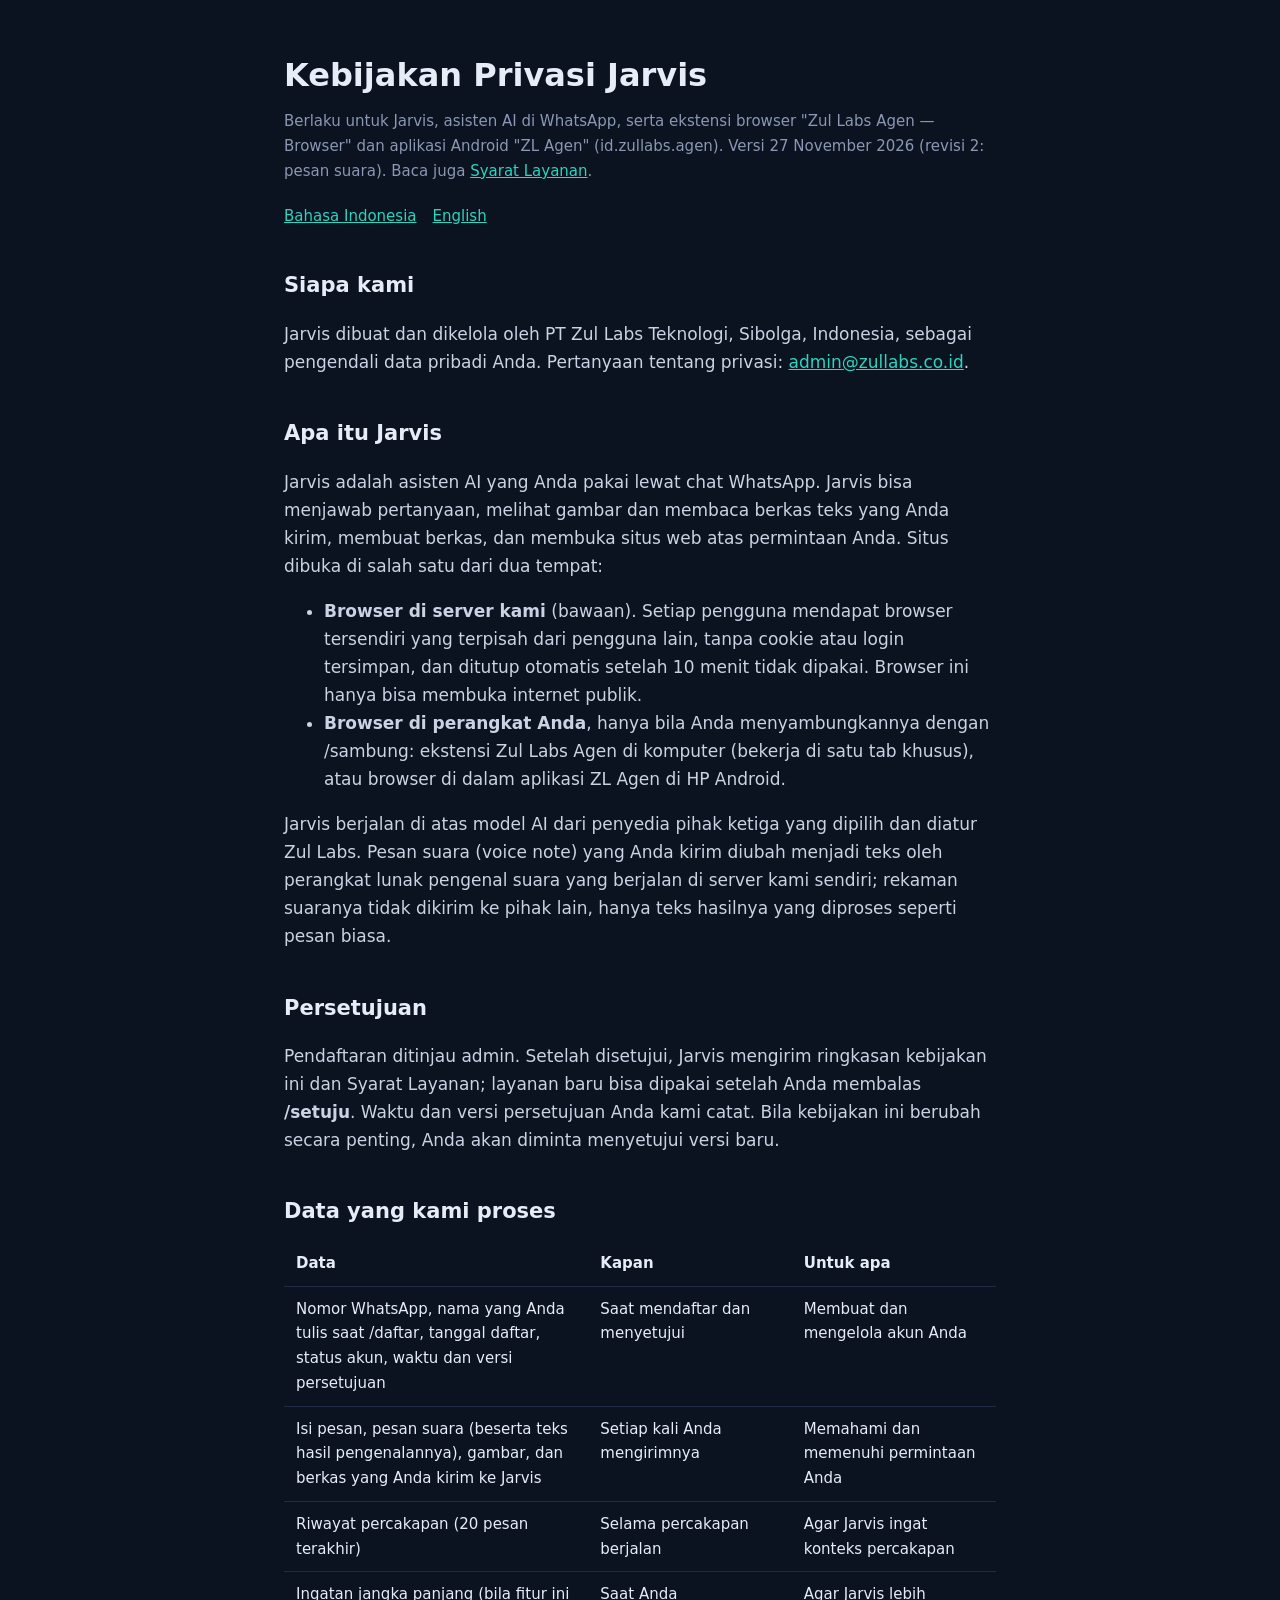
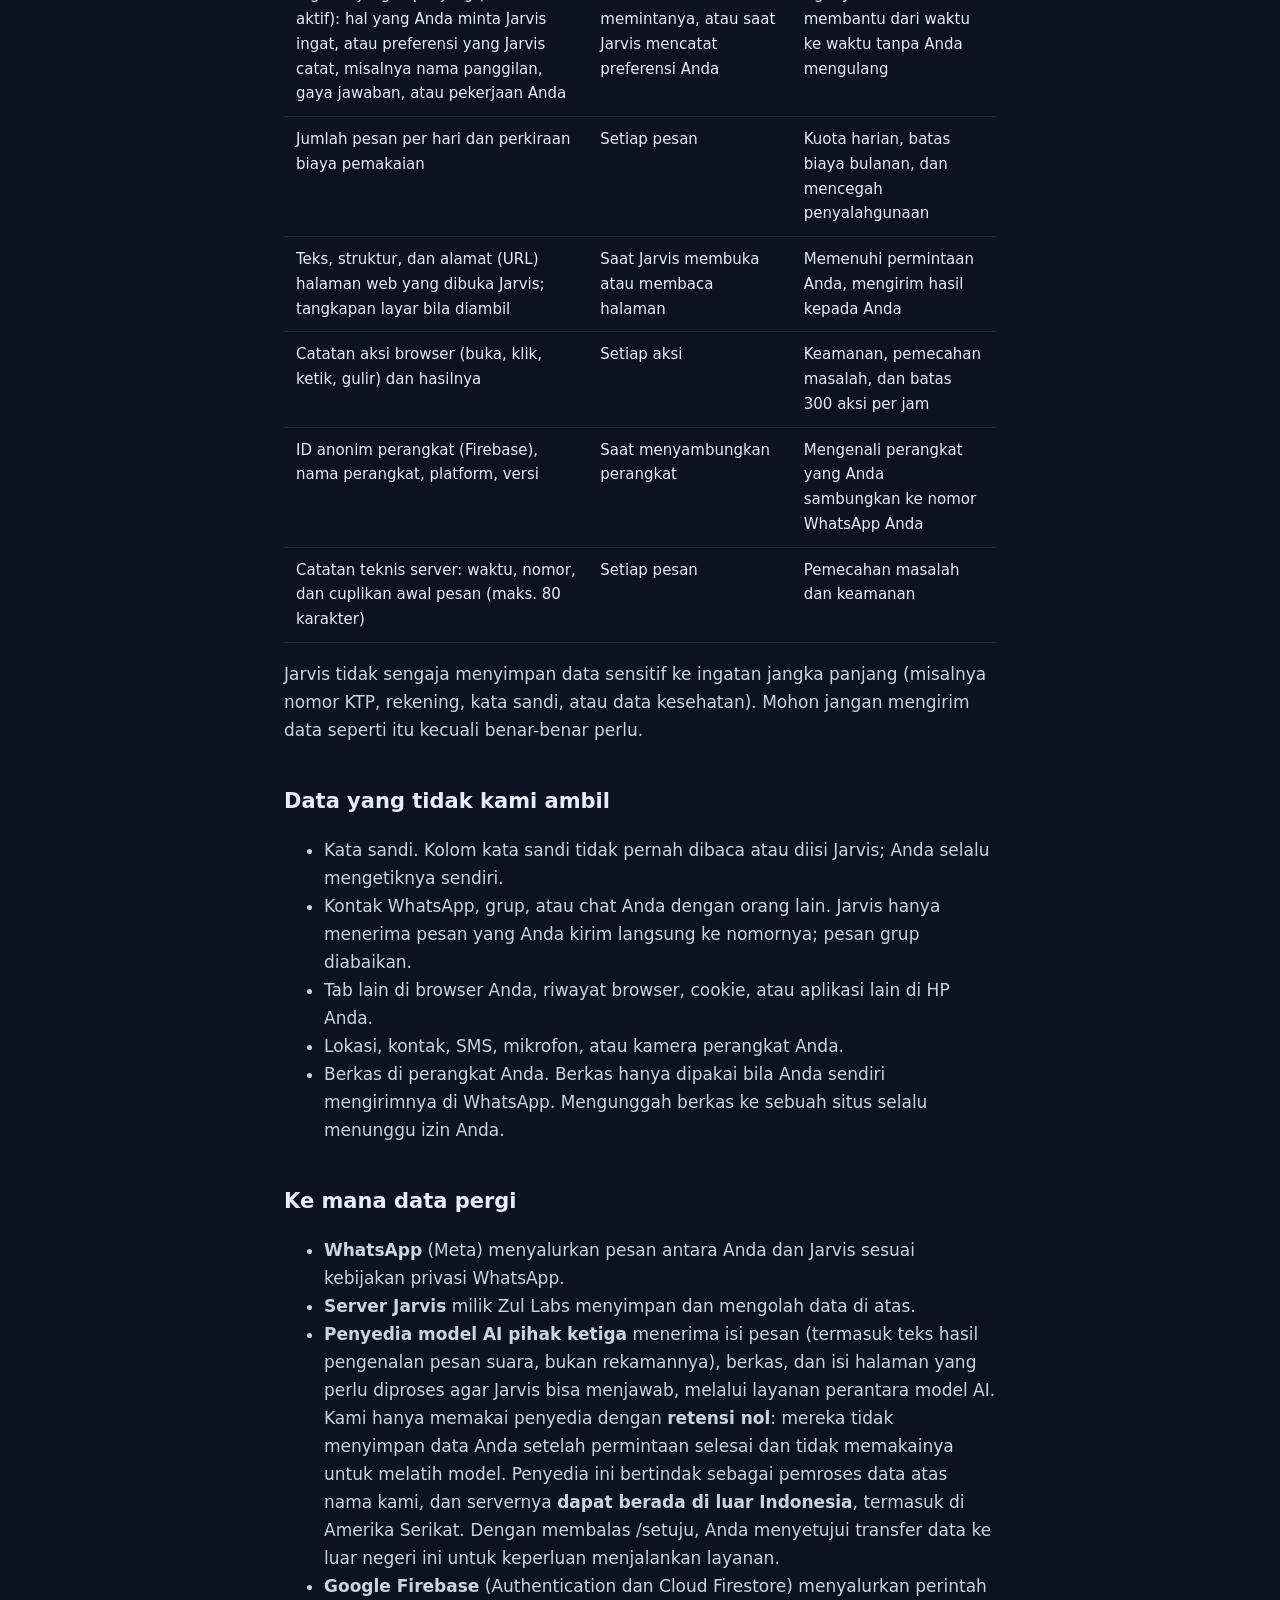
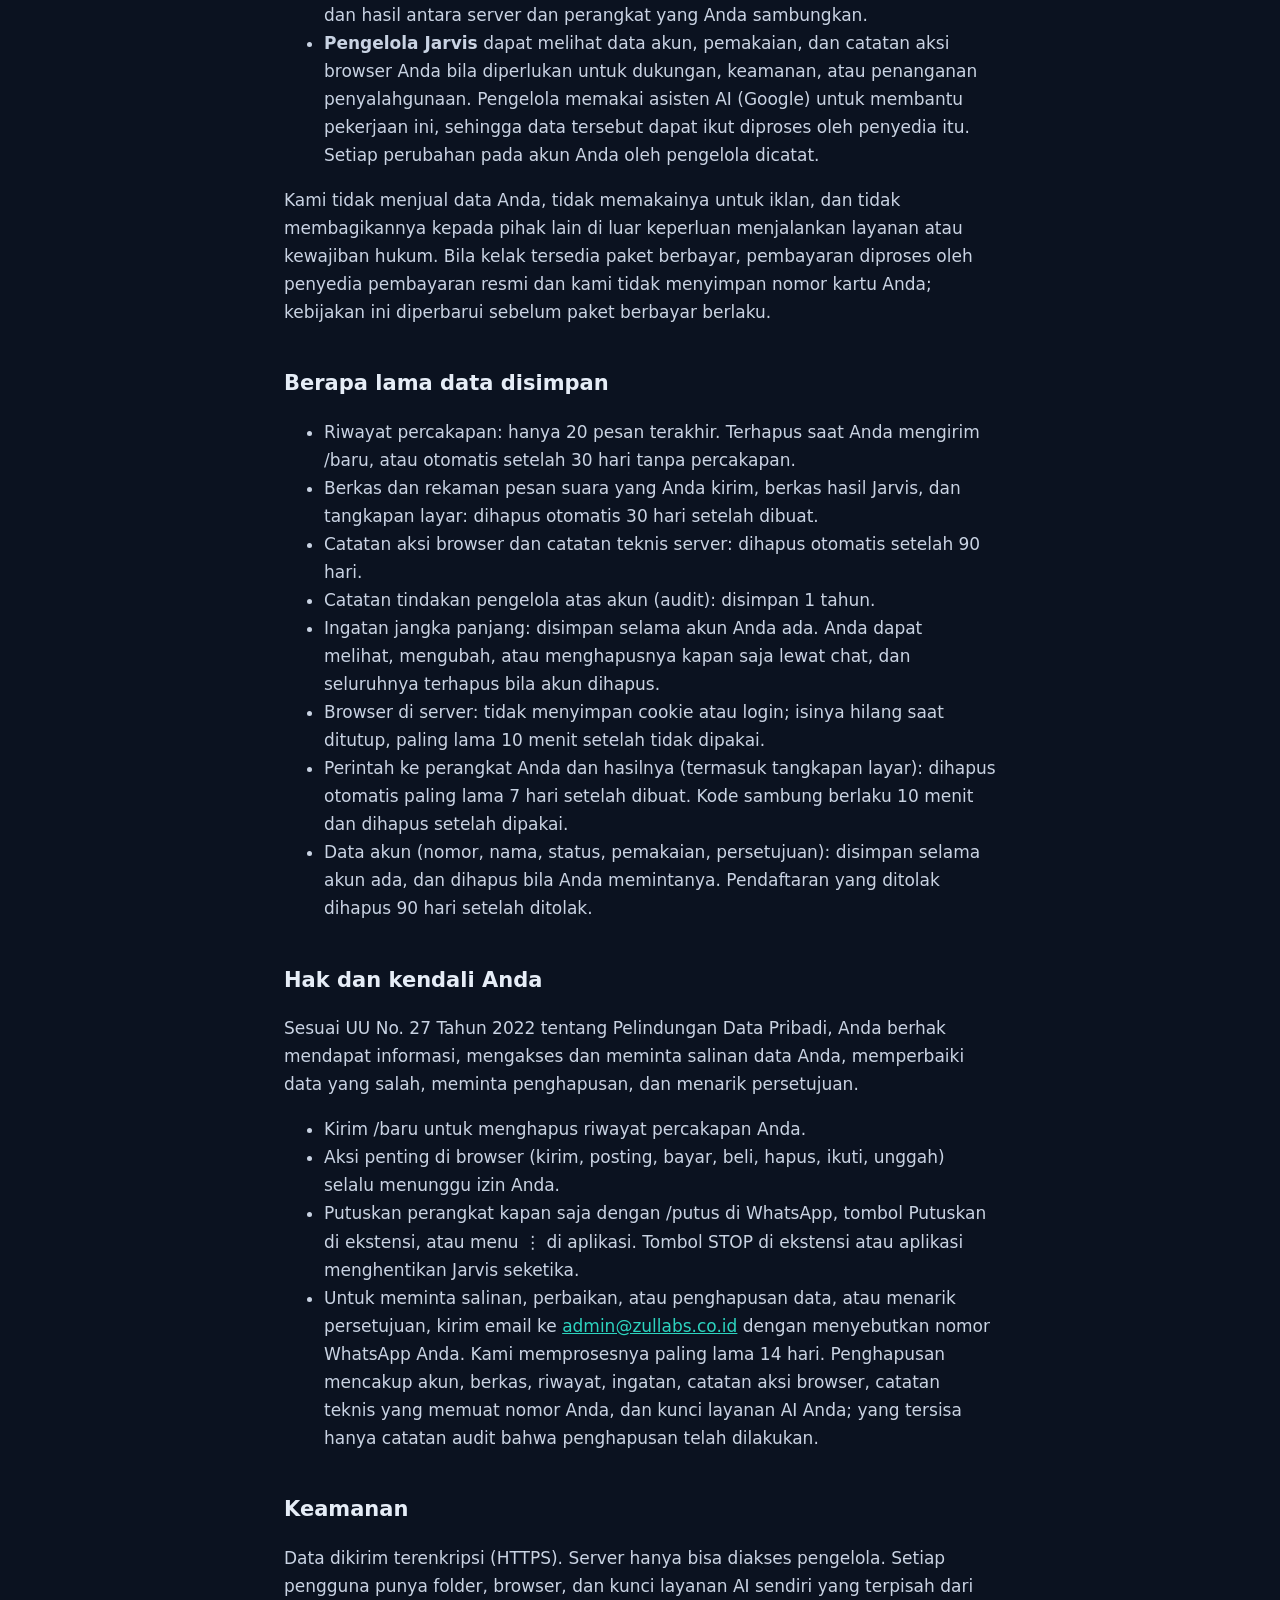
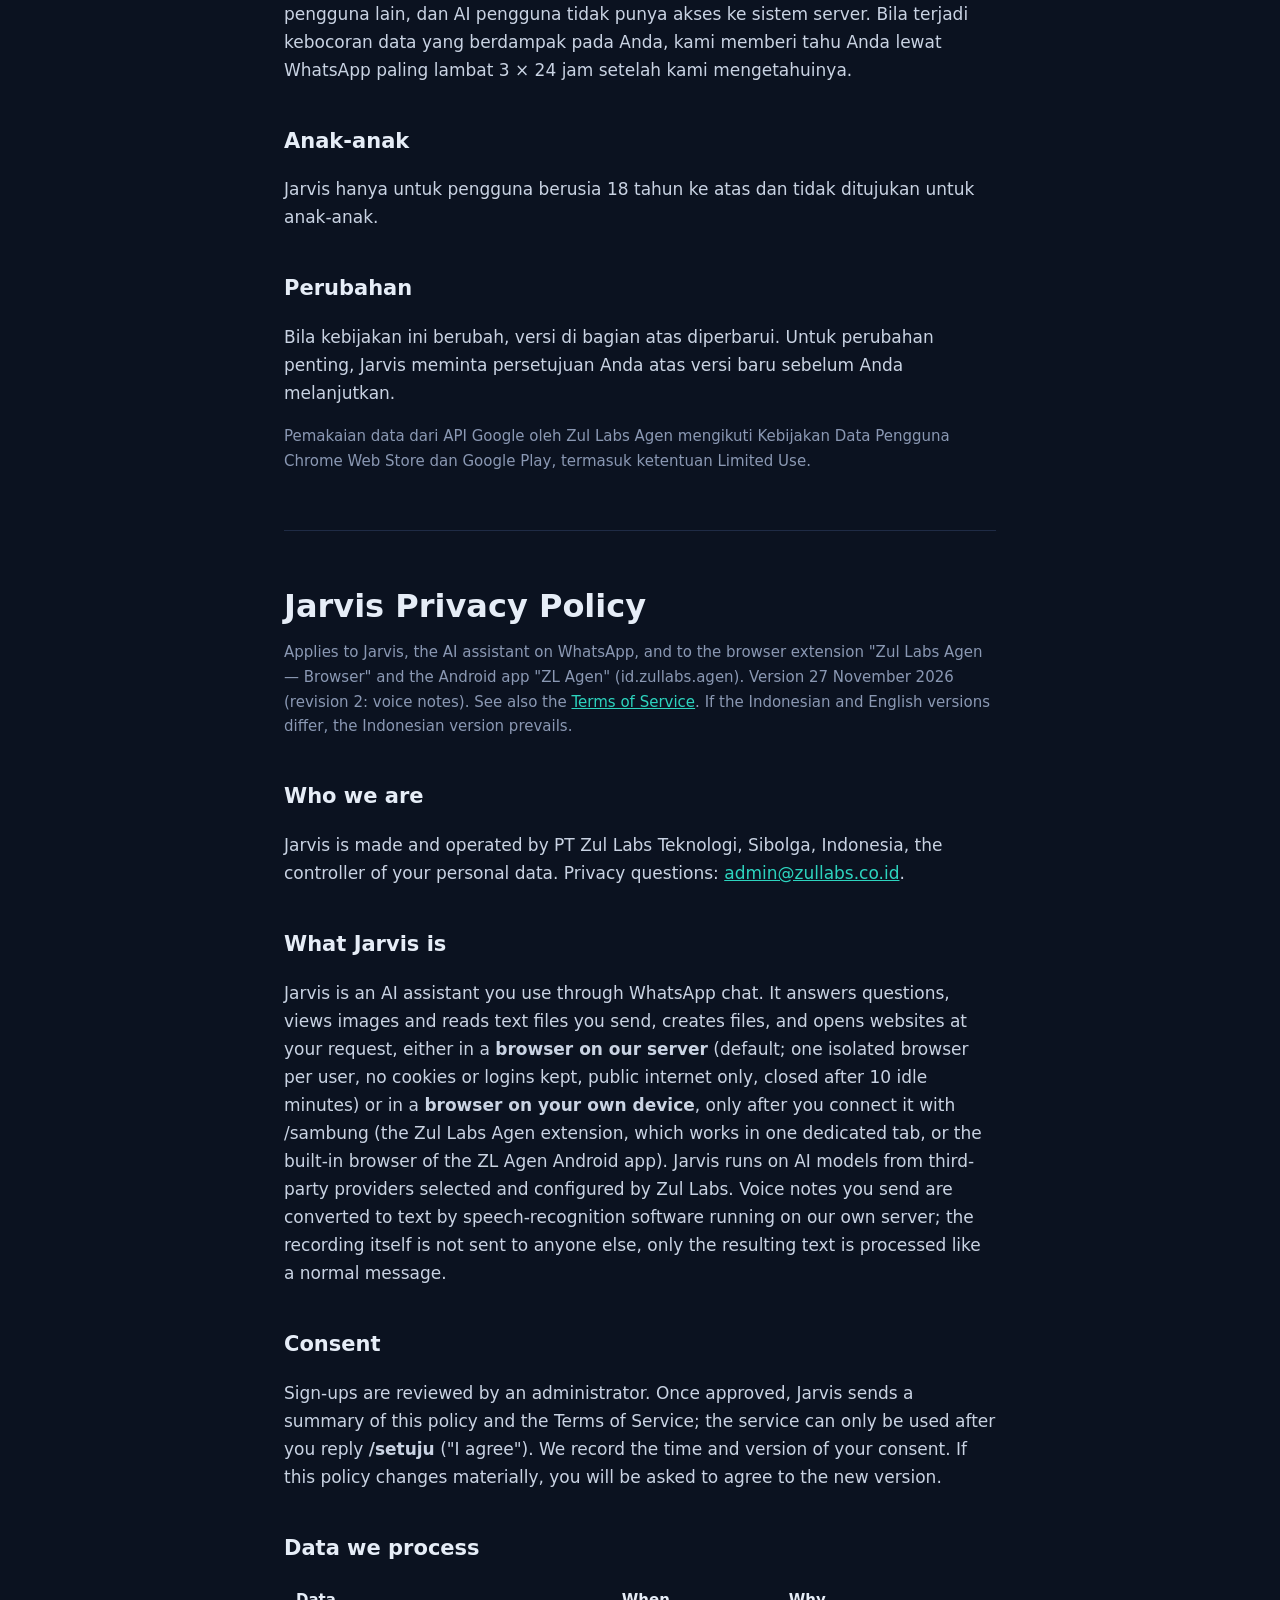
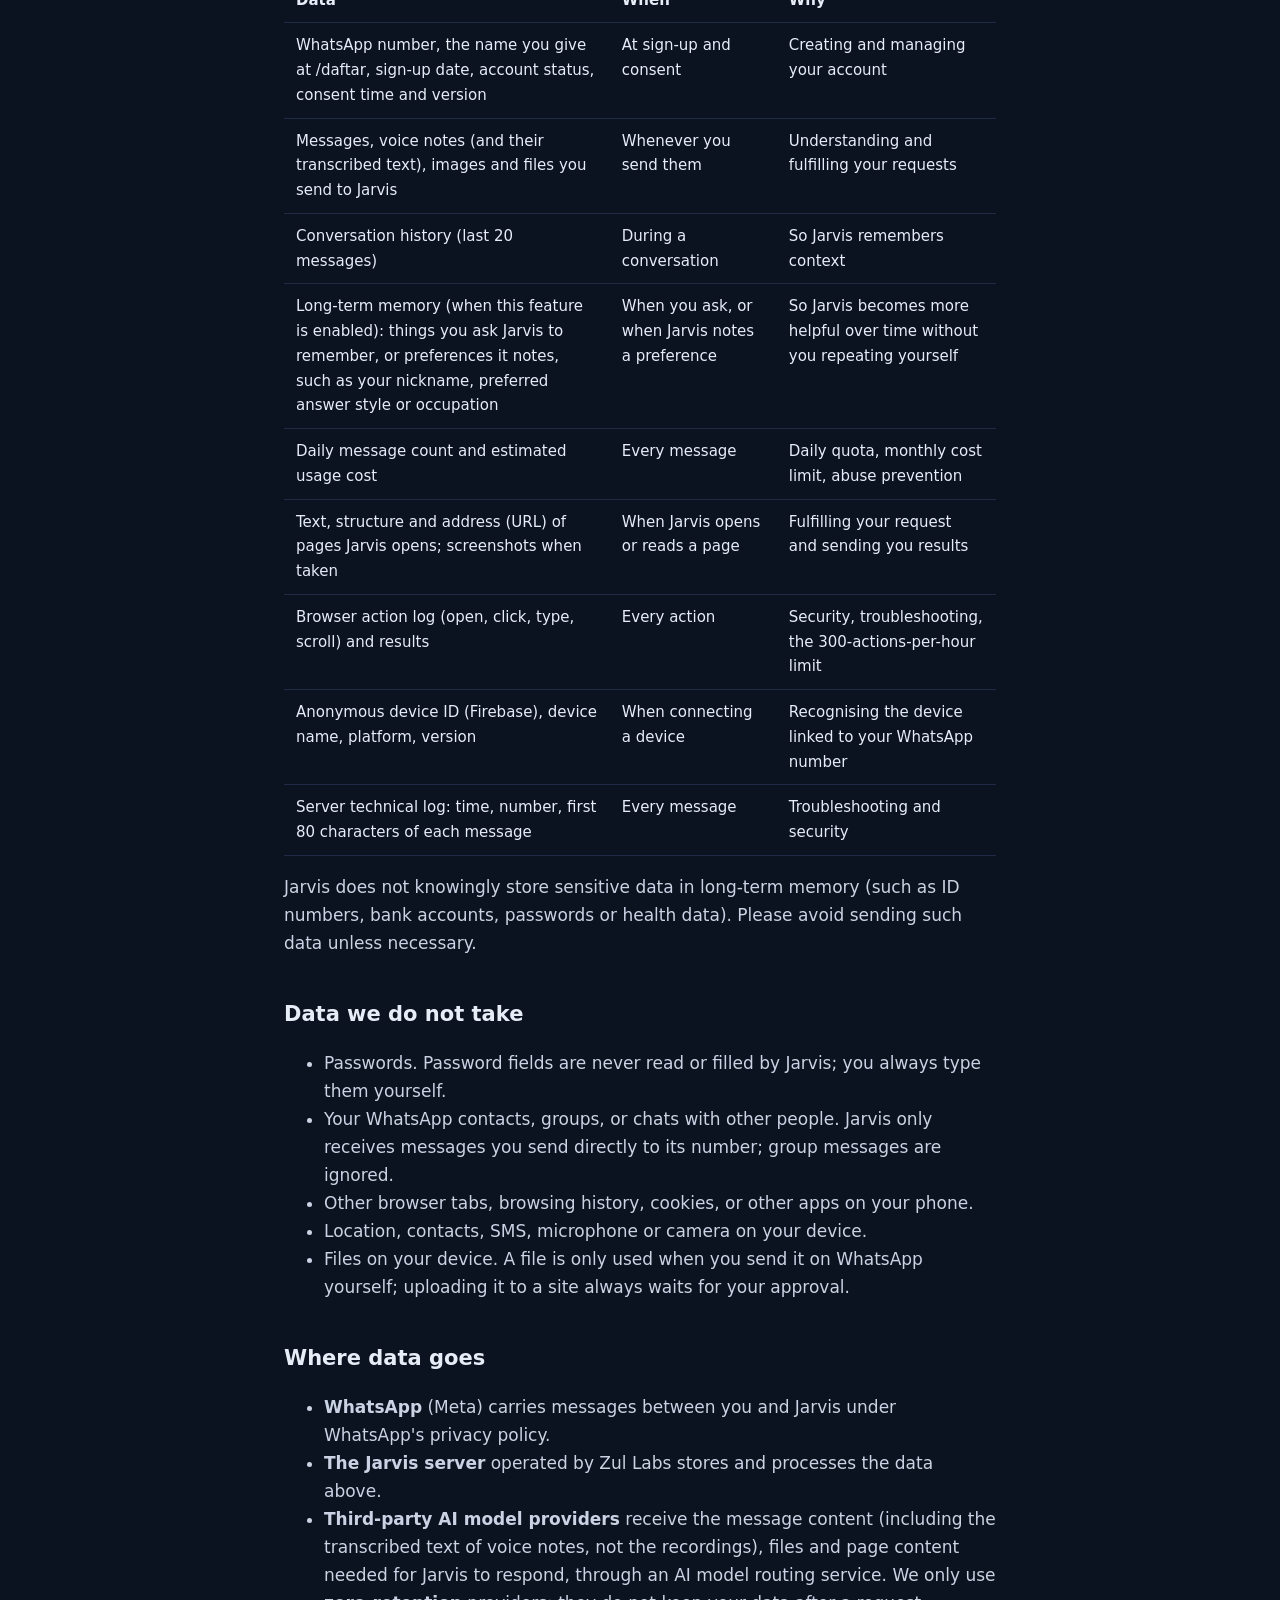
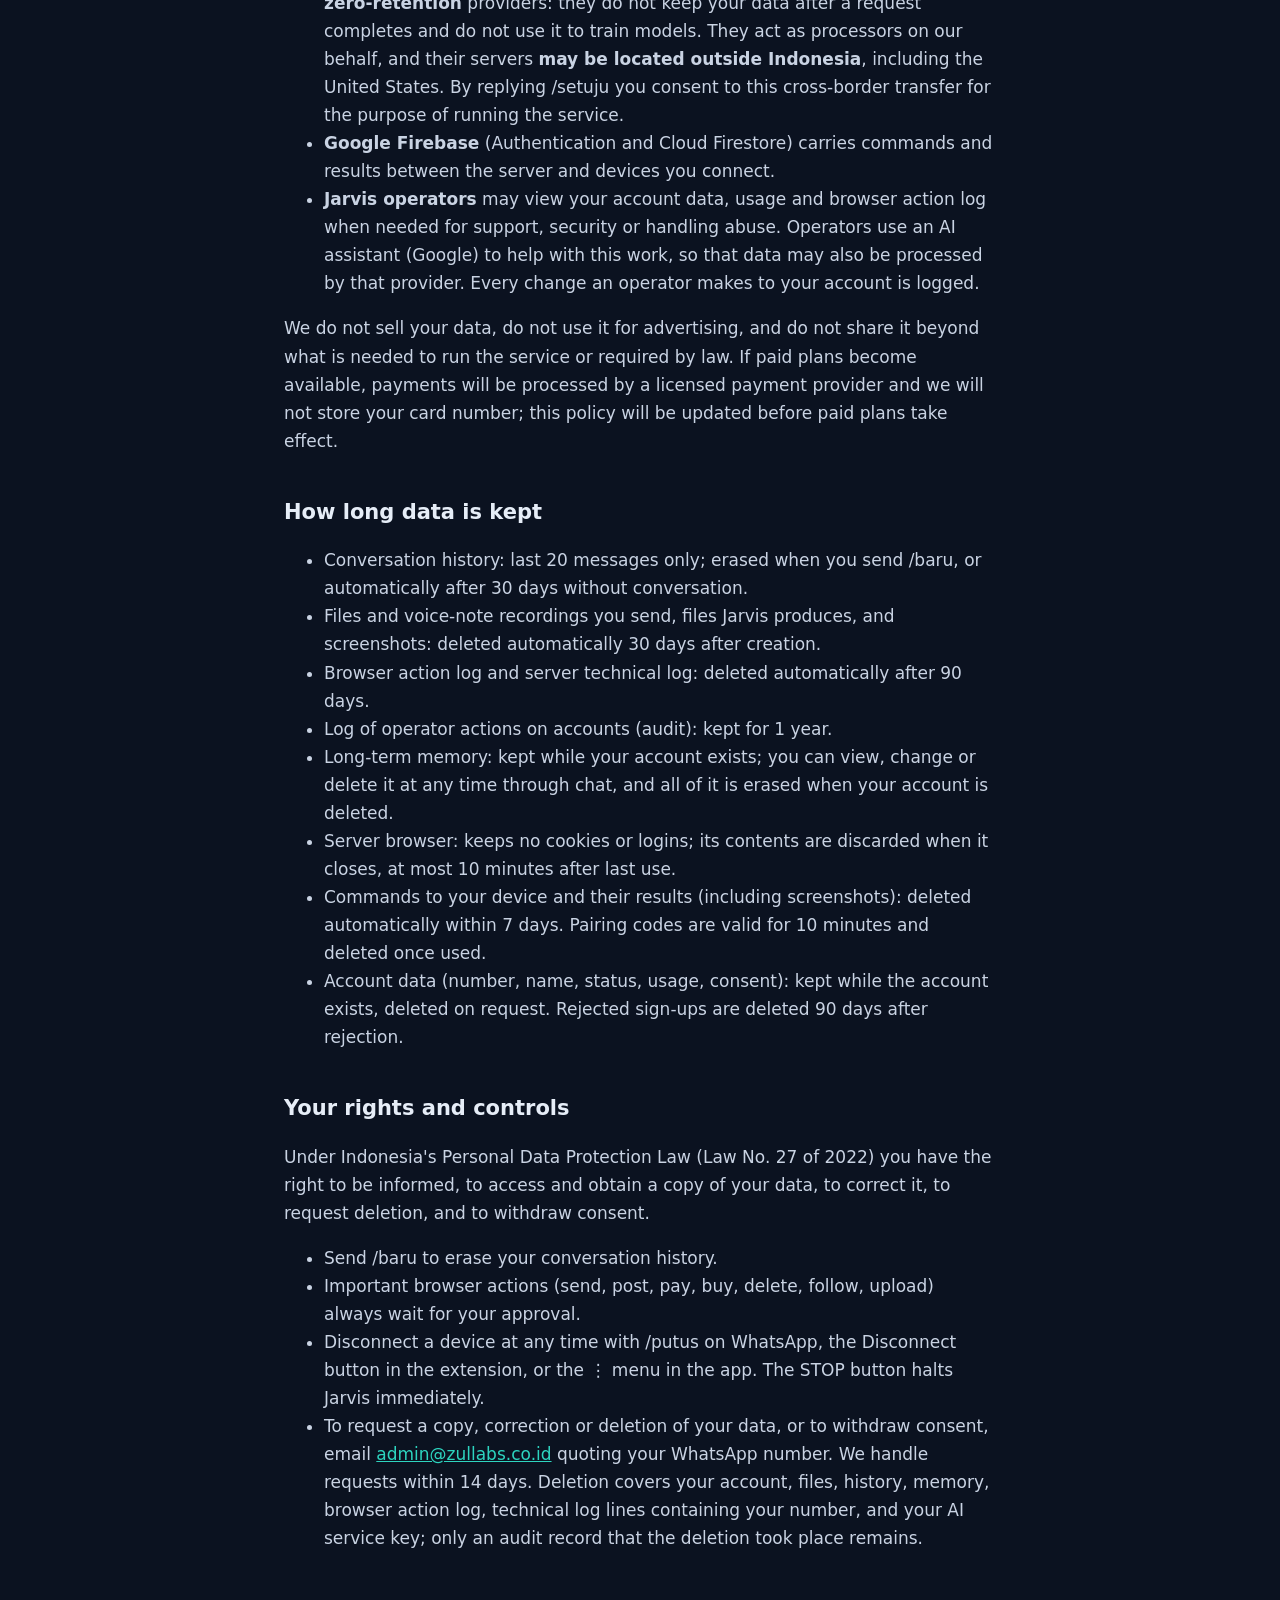
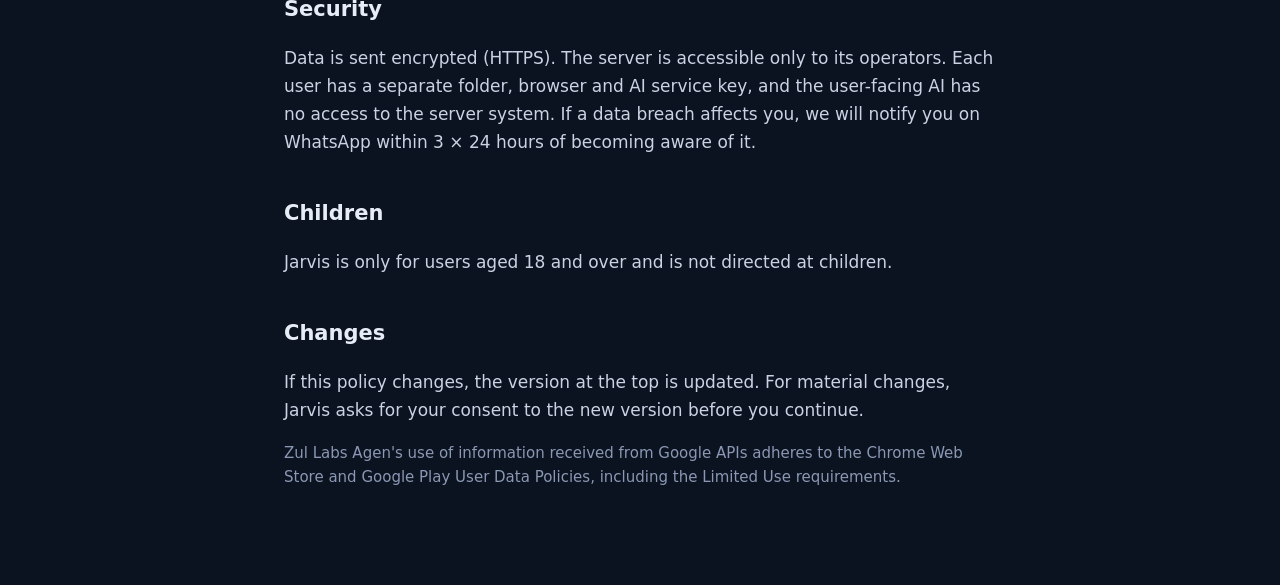
==== commit 8208d5ce: "Jarvis: kebijakan privasi revisi 2 — pesan suara ditranskripsi di server sendiri Co-Authored-By: Cla" ====
--- a/agen/privasi.html
+++ b/agen/privasi.html
@@ -24,7 +24,7 @@
 <body>
 <main>
 <h1>Kebijakan Privasi Jarvis</h1>
-<p class="kecil">Berlaku untuk Jarvis, asisten AI di WhatsApp, serta ekstensi browser "Zul Labs Agen — Browser" dan aplikasi Android "ZL Agen" (id.zullabs.agen). Versi 27 November 2026. Baca juga <a href="/agen/syarat">Syarat Layanan</a>.</p>
+<p class="kecil">Berlaku untuk Jarvis, asisten AI di WhatsApp, serta ekstensi browser "Zul Labs Agen — Browser" dan aplikasi Android "ZL Agen" (id.zullabs.agen). Versi 27 November 2026 (revisi 2: pesan suara). Baca juga <a href="/agen/syarat">Syarat Layanan</a>.</p>
 <nav><a href="#id">Bahasa Indonesia</a><a href="#en">English</a></nav>
 
 <section id="id">
@@ -37,7 +37,7 @@
 <li><strong>Browser di server kami</strong> (bawaan). Setiap pengguna mendapat browser tersendiri yang terpisah dari pengguna lain, tanpa cookie atau login tersimpan, dan ditutup otomatis setelah 10 menit tidak dipakai. Browser ini hanya bisa membuka internet publik.</li>
 <li><strong>Browser di perangkat Anda</strong>, hanya bila Anda menyambungkannya dengan /sambung: ekstensi Zul Labs Agen di komputer (bekerja di satu tab khusus), atau browser di dalam aplikasi ZL Agen di HP Android.</li>
 </ul>
-<p>Jarvis berjalan di atas model AI dari penyedia pihak ketiga yang dipilih dan diatur Zul Labs. Pesan suara (voice note) saat ini tidak diproses.</p>
+<p>Jarvis berjalan di atas model AI dari penyedia pihak ketiga yang dipilih dan diatur Zul Labs. Pesan suara (voice note) yang Anda kirim diubah menjadi teks oleh perangkat lunak pengenal suara yang berjalan di server kami sendiri; rekaman suaranya tidak dikirim ke pihak lain, hanya teks hasilnya yang diproses seperti pesan biasa.</p>
 
 <h2>Persetujuan</h2>
 <p>Pendaftaran ditinjau admin. Setelah disetujui, Jarvis mengirim ringkasan kebijakan ini dan Syarat Layanan; layanan baru bisa dipakai setelah Anda membalas <strong>/setuju</strong>. Waktu dan versi persetujuan Anda kami catat. Bila kebijakan ini berubah secara penting, Anda akan diminta menyetujui versi baru.</p>
@@ -46,7 +46,7 @@
 <table>
 <tr><th>Data</th><th>Kapan</th><th>Untuk apa</th></tr>
 <tr><td>Nomor WhatsApp, nama yang Anda tulis saat /daftar, tanggal daftar, status akun, waktu dan versi persetujuan</td><td>Saat mendaftar dan menyetujui</td><td>Membuat dan mengelola akun Anda</td></tr>
-<tr><td>Isi pesan, gambar, dan berkas yang Anda kirim ke Jarvis</td><td>Setiap kali Anda mengirimnya</td><td>Memahami dan memenuhi permintaan Anda</td></tr>
+<tr><td>Isi pesan, pesan suara (beserta teks hasil pengenalannya), gambar, dan berkas yang Anda kirim ke Jarvis</td><td>Setiap kali Anda mengirimnya</td><td>Memahami dan memenuhi permintaan Anda</td></tr>
 <tr><td>Riwayat percakapan (20 pesan terakhir)</td><td>Selama percakapan berjalan</td><td>Agar Jarvis ingat konteks percakapan</td></tr>
 <tr><td>Ingatan jangka panjang (bila fitur ini aktif): hal yang Anda minta Jarvis ingat, atau preferensi yang Jarvis catat, misalnya nama panggilan, gaya jawaban, atau pekerjaan Anda</td><td>Saat Anda memintanya, atau saat Jarvis mencatat preferensi Anda</td><td>Agar Jarvis lebih membantu dari waktu ke waktu tanpa Anda mengulang</td></tr>
 <tr><td>Jumlah pesan per hari dan perkiraan biaya pemakaian</td><td>Setiap pesan</td><td>Kuota harian, batas biaya bulanan, dan mencegah penyalahgunaan</td></tr>
@@ -70,7 +70,7 @@
 <ul>
 <li><strong>WhatsApp</strong> (Meta) menyalurkan pesan antara Anda dan Jarvis sesuai kebijakan privasi WhatsApp.</li>
 <li><strong>Server Jarvis</strong> milik Zul Labs menyimpan dan mengolah data di atas.</li>
-<li><strong>Penyedia model AI pihak ketiga</strong> menerima isi pesan, berkas, dan isi halaman yang perlu diproses agar Jarvis bisa menjawab, melalui layanan perantara model AI. Kami hanya memakai penyedia dengan <strong>retensi nol</strong>: mereka tidak menyimpan data Anda setelah permintaan selesai dan tidak memakainya untuk melatih model. Penyedia ini bertindak sebagai pemroses data atas nama kami, dan servernya <strong>dapat berada di luar Indonesia</strong>, termasuk di Amerika Serikat. Dengan membalas /setuju, Anda menyetujui transfer data ke luar negeri ini untuk keperluan menjalankan layanan.</li>
+<li><strong>Penyedia model AI pihak ketiga</strong> menerima isi pesan (termasuk teks hasil pengenalan pesan suara, bukan rekamannya), berkas, dan isi halaman yang perlu diproses agar Jarvis bisa menjawab, melalui layanan perantara model AI. Kami hanya memakai penyedia dengan <strong>retensi nol</strong>: mereka tidak menyimpan data Anda setelah permintaan selesai dan tidak memakainya untuk melatih model. Penyedia ini bertindak sebagai pemroses data atas nama kami, dan servernya <strong>dapat berada di luar Indonesia</strong>, termasuk di Amerika Serikat. Dengan membalas /setuju, Anda menyetujui transfer data ke luar negeri ini untuk keperluan menjalankan layanan.</li>
 <li><strong>Google Firebase</strong> (Authentication dan Cloud Firestore) menyalurkan perintah dan hasil antara server dan perangkat yang Anda sambungkan.</li>
 <li><strong>Pengelola Jarvis</strong> dapat melihat data akun, pemakaian, dan catatan aksi browser Anda bila diperlukan untuk dukungan, keamanan, atau penanganan penyalahgunaan. Pengelola memakai asisten AI (Google) untuk membantu pekerjaan ini, sehingga data tersebut dapat ikut diproses oleh penyedia itu. Setiap perubahan pada akun Anda oleh pengelola dicatat.</li>
 </ul>
@@ -79,7 +79,7 @@
 <h2>Berapa lama data disimpan</h2>
 <ul>
 <li>Riwayat percakapan: hanya 20 pesan terakhir. Terhapus saat Anda mengirim /baru, atau otomatis setelah 30 hari tanpa percakapan.</li>
-<li>Berkas yang Anda kirim, berkas hasil Jarvis, dan tangkapan layar: dihapus otomatis 30 hari setelah dibuat.</li>
+<li>Berkas dan rekaman pesan suara yang Anda kirim, berkas hasil Jarvis, dan tangkapan layar: dihapus otomatis 30 hari setelah dibuat.</li>
 <li>Catatan aksi browser dan catatan teknis server: dihapus otomatis setelah 90 hari.</li>
 <li>Catatan tindakan pengelola atas akun (audit): disimpan 1 tahun.</li>
 <li>Ingatan jangka panjang: disimpan selama akun Anda ada. Anda dapat melihat, mengubah, atau menghapusnya kapan saja lewat chat, dan seluruhnya terhapus bila akun dihapus.</li>
@@ -112,13 +112,13 @@
 
 <section id="en" lang="en">
 <h1>Jarvis Privacy Policy</h1>
-<p class="kecil">Applies to Jarvis, the AI assistant on WhatsApp, and to the browser extension "Zul Labs Agen — Browser" and the Android app "ZL Agen" (id.zullabs.agen). Version 27 November 2026. See also the <a href="/agen/syarat#en">Terms of Service</a>. If the Indonesian and English versions differ, the Indonesian version prevails.</p>
+<p class="kecil">Applies to Jarvis, the AI assistant on WhatsApp, and to the browser extension "Zul Labs Agen — Browser" and the Android app "ZL Agen" (id.zullabs.agen). Version 27 November 2026 (revision 2: voice notes). See also the <a href="/agen/syarat#en">Terms of Service</a>. If the Indonesian and English versions differ, the Indonesian version prevails.</p>
 
 <h2>Who we are</h2>
 <p>Jarvis is made and operated by PT Zul Labs Teknologi, Sibolga, Indonesia, the controller of your personal data. Privacy questions: <a href="mailto:admin@zullabs.co.id">admin@zullabs.co.id</a>.</p>
 
 <h2>What Jarvis is</h2>
-<p>Jarvis is an AI assistant you use through WhatsApp chat. It answers questions, views images and reads text files you send, creates files, and opens websites at your request, either in a <strong>browser on our server</strong> (default; one isolated browser per user, no cookies or logins kept, public internet only, closed after 10 idle minutes) or in a <strong>browser on your own device</strong>, only after you connect it with /sambung (the Zul Labs Agen extension, which works in one dedicated tab, or the built-in browser of the ZL Agen Android app). Jarvis runs on AI models from third-party providers selected and configured by Zul Labs. Voice notes are currently not processed.</p>
+<p>Jarvis is an AI assistant you use through WhatsApp chat. It answers questions, views images and reads text files you send, creates files, and opens websites at your request, either in a <strong>browser on our server</strong> (default; one isolated browser per user, no cookies or logins kept, public internet only, closed after 10 idle minutes) or in a <strong>browser on your own device</strong>, only after you connect it with /sambung (the Zul Labs Agen extension, which works in one dedicated tab, or the built-in browser of the ZL Agen Android app). Jarvis runs on AI models from third-party providers selected and configured by Zul Labs. Voice notes you send are converted to text by speech-recognition software running on our own server; the recording itself is not sent to anyone else, only the resulting text is processed like a normal message.</p>
 
 <h2>Consent</h2>
 <p>Sign-ups are reviewed by an administrator. Once approved, Jarvis sends a summary of this policy and the Terms of Service; the service can only be used after you reply <strong>/setuju</strong> ("I agree"). We record the time and version of your consent. If this policy changes materially, you will be asked to agree to the new version.</p>
@@ -127,7 +127,7 @@
 <table>
 <tr><th>Data</th><th>When</th><th>Why</th></tr>
 <tr><td>WhatsApp number, the name you give at /daftar, sign-up date, account status, consent time and version</td><td>At sign-up and consent</td><td>Creating and managing your account</td></tr>
-<tr><td>Messages, images and files you send to Jarvis</td><td>Whenever you send them</td><td>Understanding and fulfilling your requests</td></tr>
+<tr><td>Messages, voice notes (and their transcribed text), images and files you send to Jarvis</td><td>Whenever you send them</td><td>Understanding and fulfilling your requests</td></tr>
 <tr><td>Conversation history (last 20 messages)</td><td>During a conversation</td><td>So Jarvis remembers context</td></tr>
 <tr><td>Long-term memory (when this feature is enabled): things you ask Jarvis to remember, or preferences it notes, such as your nickname, preferred answer style or occupation</td><td>When you ask, or when Jarvis notes a preference</td><td>So Jarvis becomes more helpful over time without you repeating yourself</td></tr>
 <tr><td>Daily message count and estimated usage cost</td><td>Every message</td><td>Daily quota, monthly cost limit, abuse prevention</td></tr>
@@ -151,7 +151,7 @@
 <ul>
 <li><strong>WhatsApp</strong> (Meta) carries messages between you and Jarvis under WhatsApp's privacy policy.</li>
 <li><strong>The Jarvis server</strong> operated by Zul Labs stores and processes the data above.</li>
-<li><strong>Third-party AI model providers</strong> receive the message content, files and page content needed for Jarvis to respond, through an AI model routing service. We only use <strong>zero-retention</strong> providers: they do not keep your data after a request completes and do not use it to train models. They act as processors on our behalf, and their servers <strong>may be located outside Indonesia</strong>, including the United States. By replying /setuju you consent to this cross-border transfer for the purpose of running the service.</li>
+<li><strong>Third-party AI model providers</strong> receive the message content (including the transcribed text of voice notes, not the recordings), files and page content needed for Jarvis to respond, through an AI model routing service. We only use <strong>zero-retention</strong> providers: they do not keep your data after a request completes and do not use it to train models. They act as processors on our behalf, and their servers <strong>may be located outside Indonesia</strong>, including the United States. By replying /setuju you consent to this cross-border transfer for the purpose of running the service.</li>
 <li><strong>Google Firebase</strong> (Authentication and Cloud Firestore) carries commands and results between the server and devices you connect.</li>
 <li><strong>Jarvis operators</strong> may view your account data, usage and browser action log when needed for support, security or handling abuse. Operators use an AI assistant (Google) to help with this work, so that data may also be processed by that provider. Every change an operator makes to your account is logged.</li>
 </ul>
@@ -160,7 +160,7 @@
 <h2>How long data is kept</h2>
 <ul>
 <li>Conversation history: last 20 messages only; erased when you send /baru, or automatically after 30 days without conversation.</li>
-<li>Files you send, files Jarvis produces, and screenshots: deleted automatically 30 days after creation.</li>
+<li>Files and voice-note recordings you send, files Jarvis produces, and screenshots: deleted automatically 30 days after creation.</li>
 <li>Browser action log and server technical log: deleted automatically after 90 days.</li>
 <li>Log of operator actions on accounts (audit): kept for 1 year.</li>
 <li>Long-term memory: kept while your account exists; you can view, change or delete it at any time through chat, and all of it is erased when your account is deleted.</li>
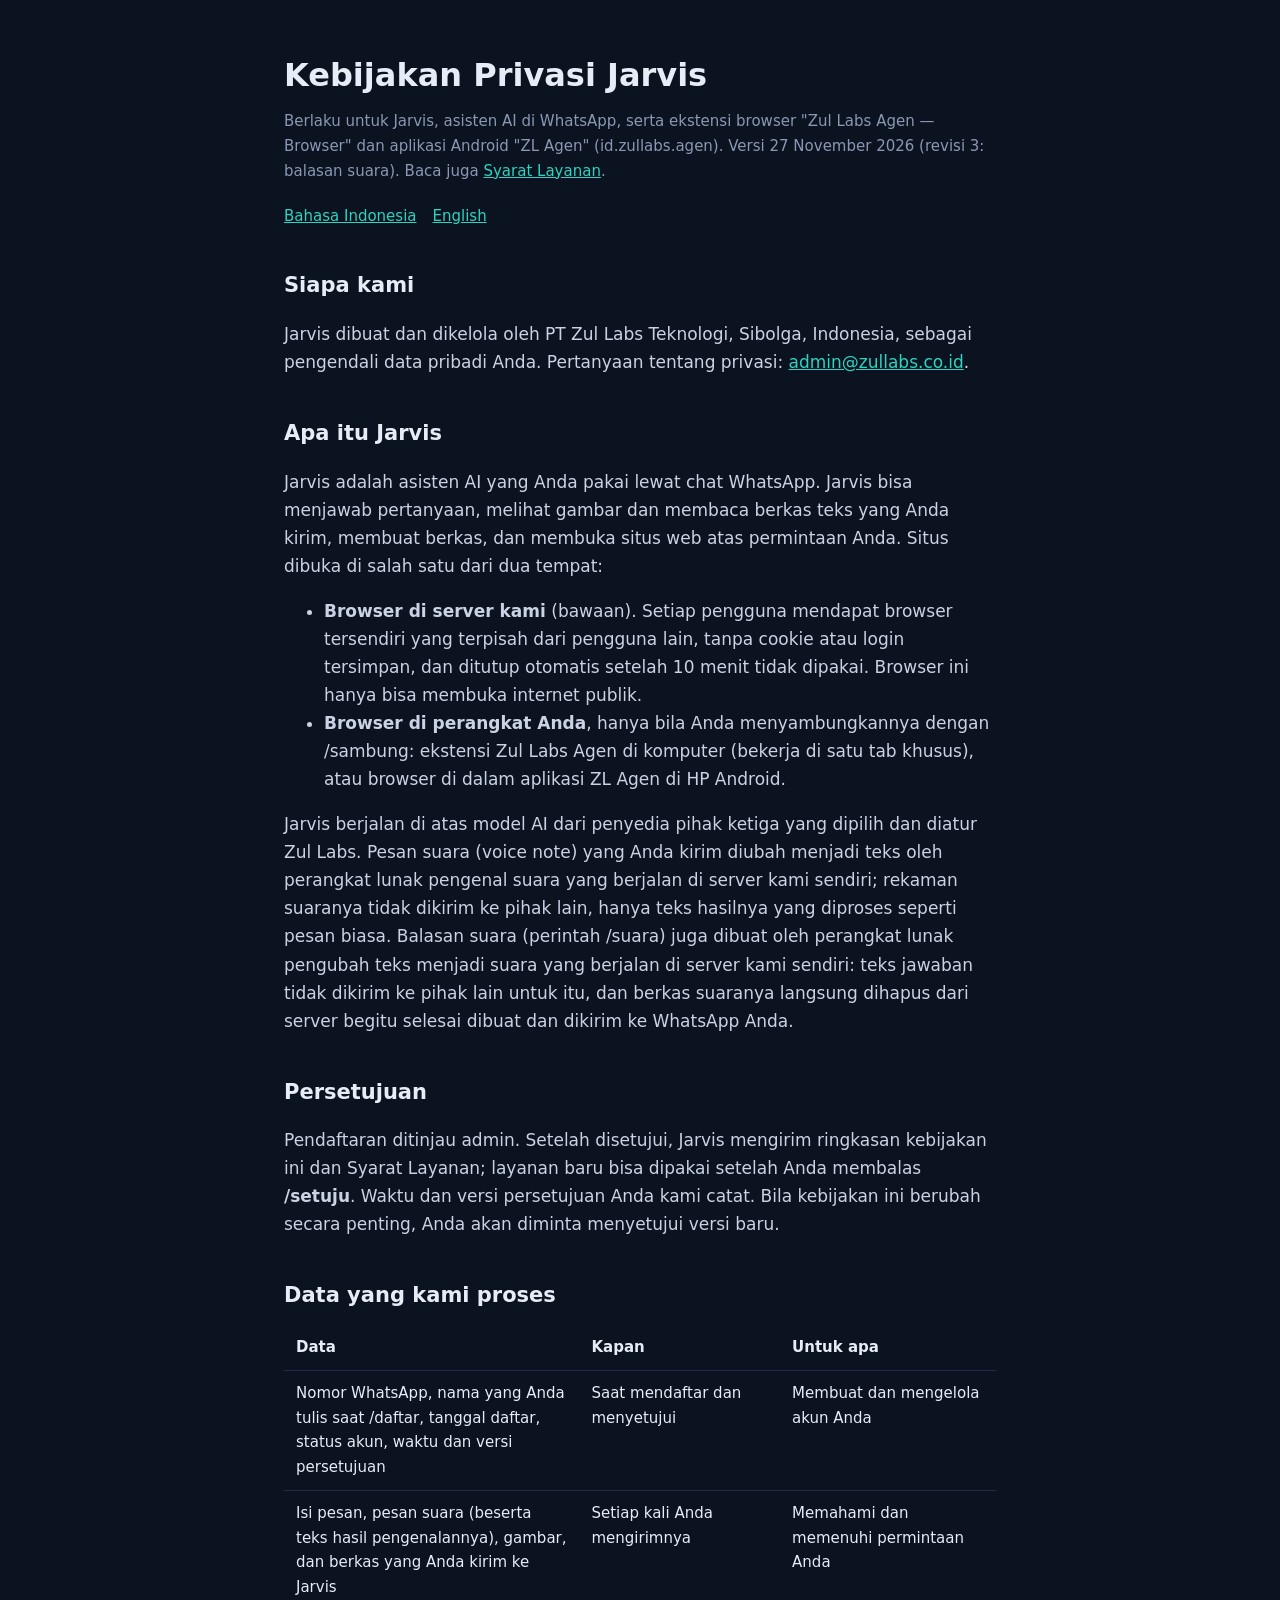
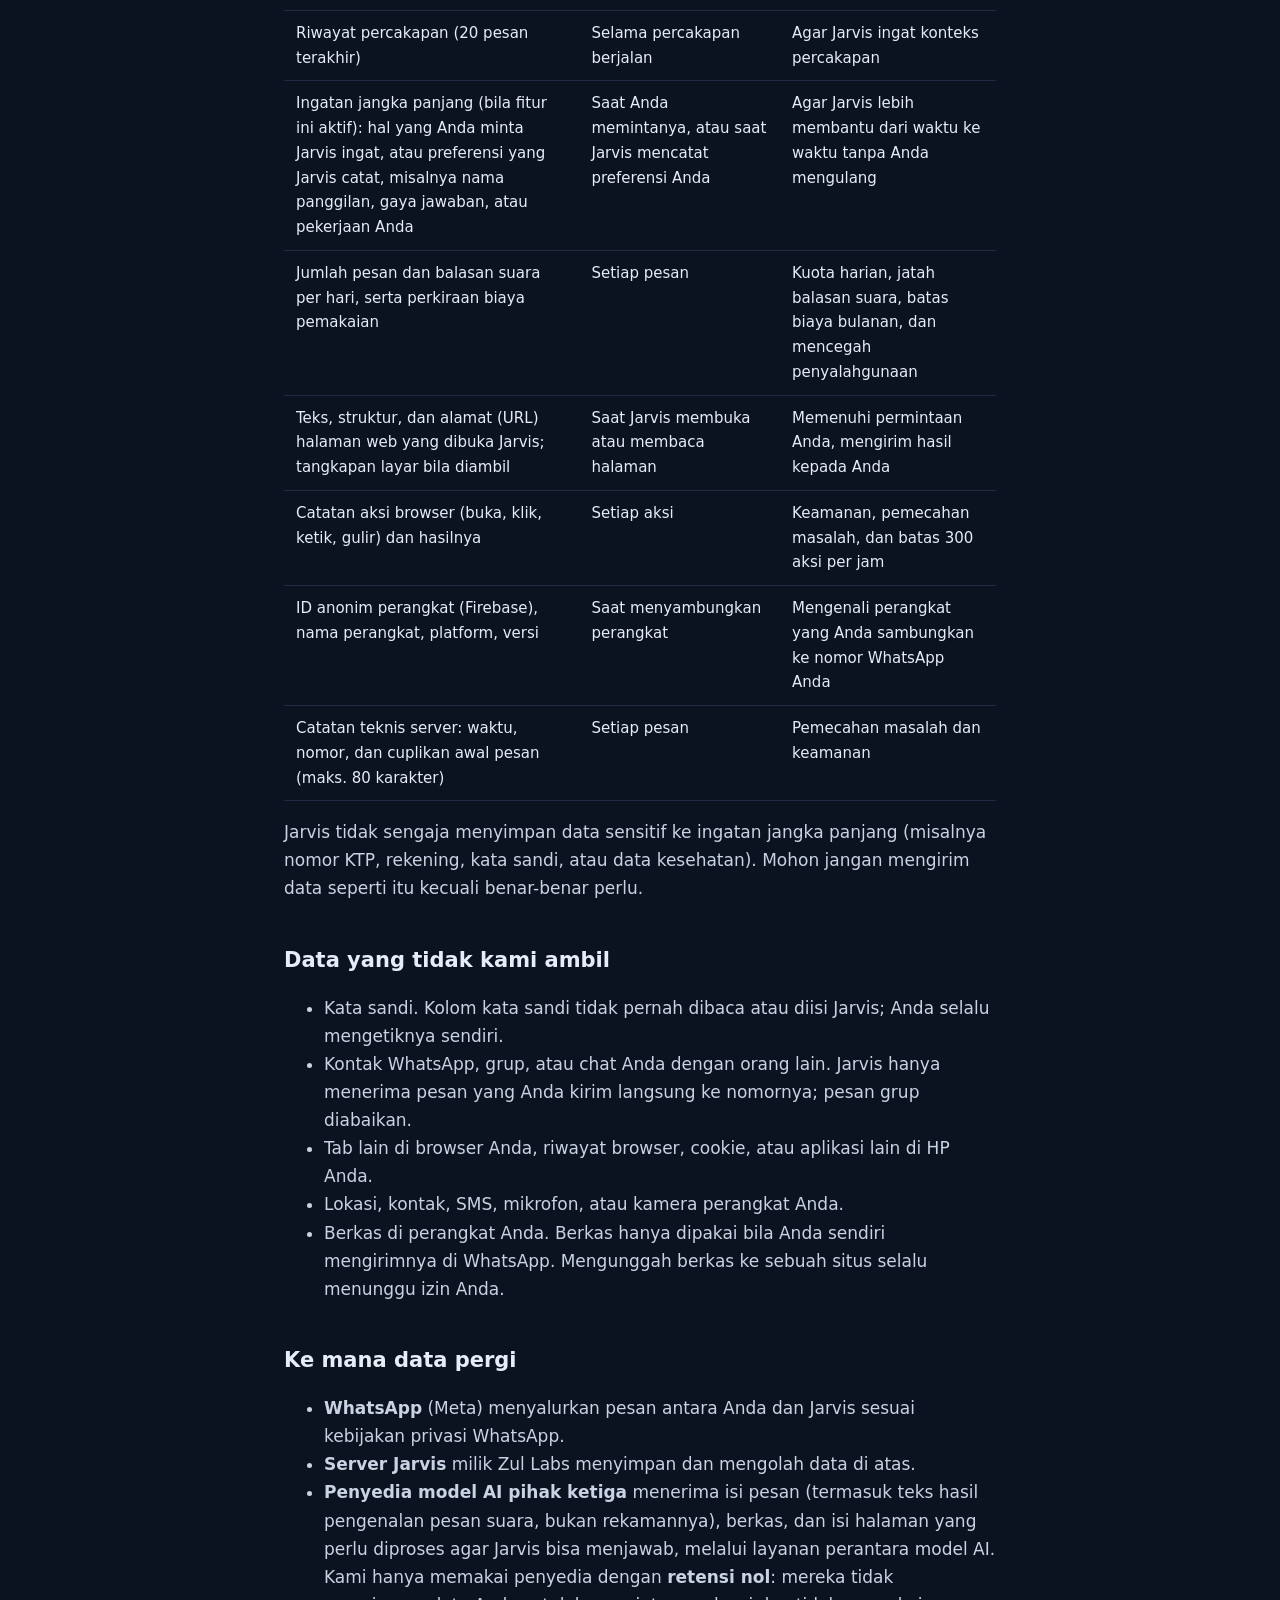
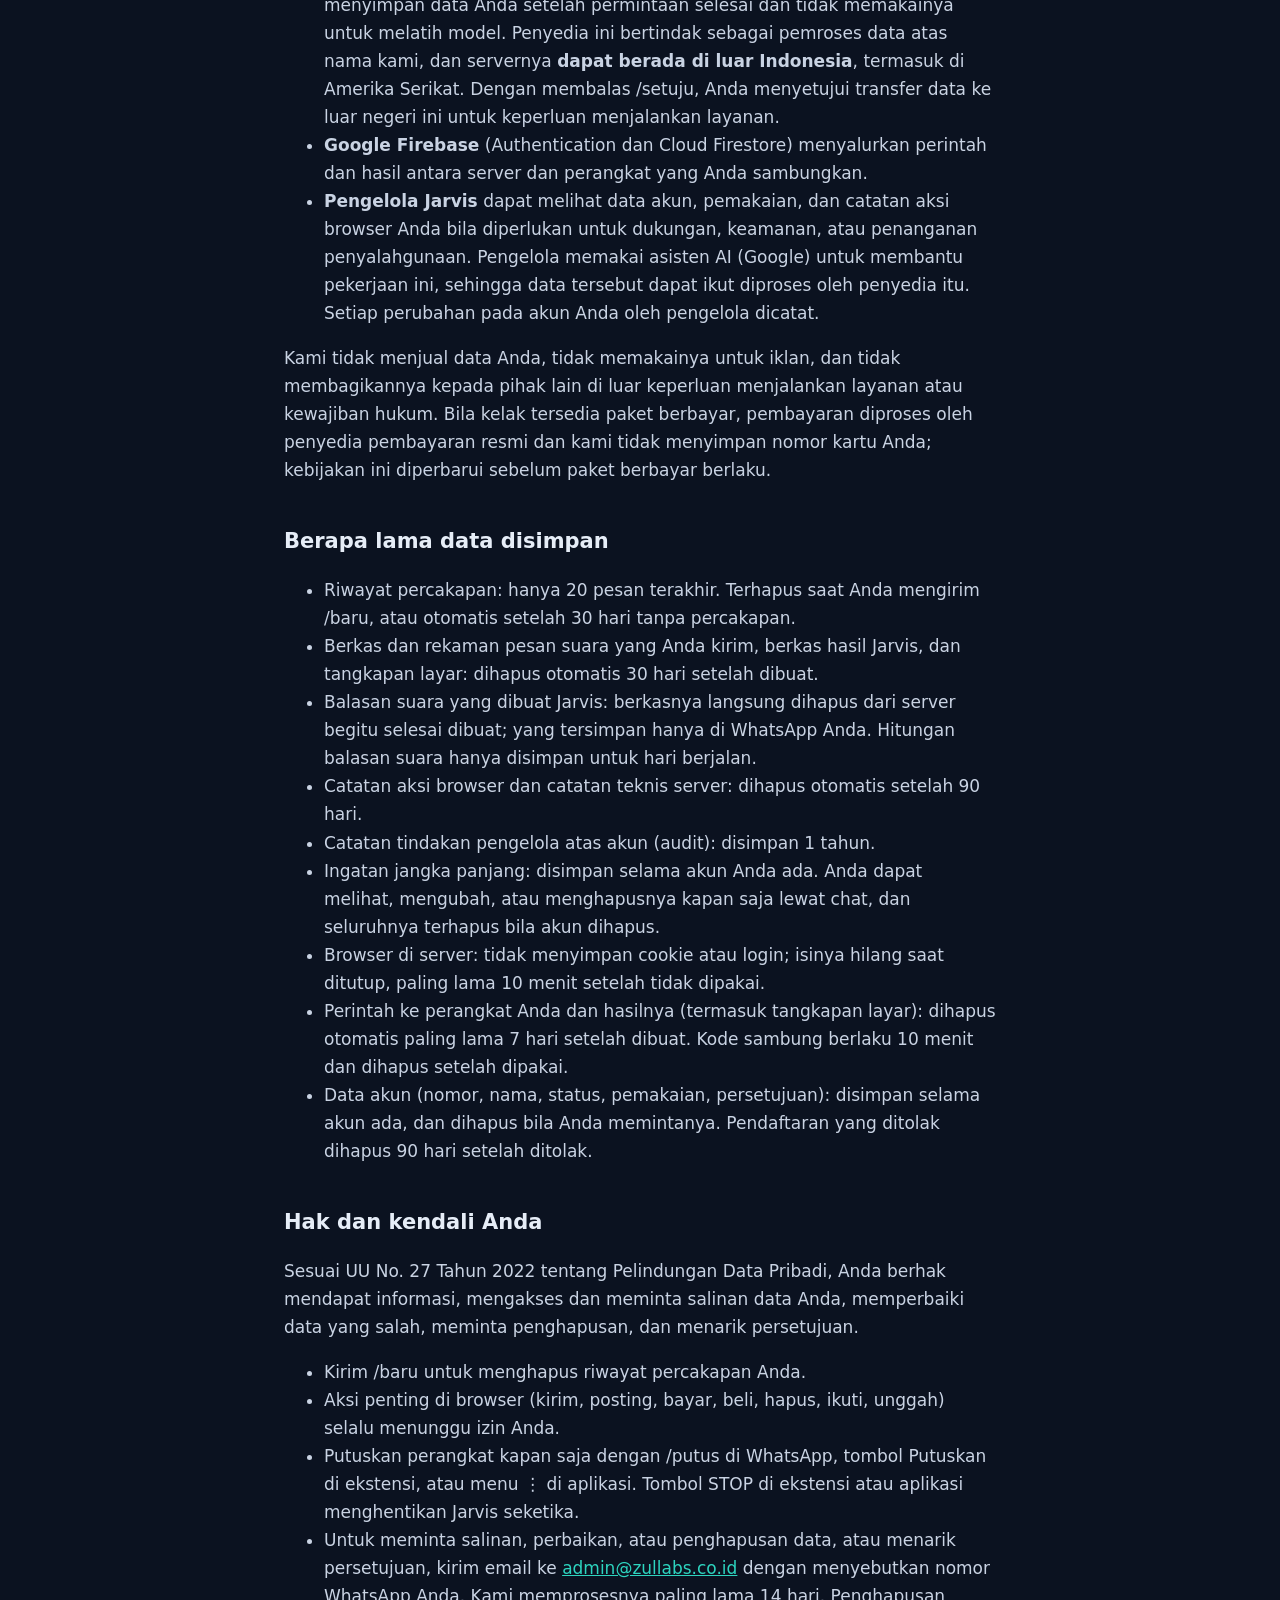
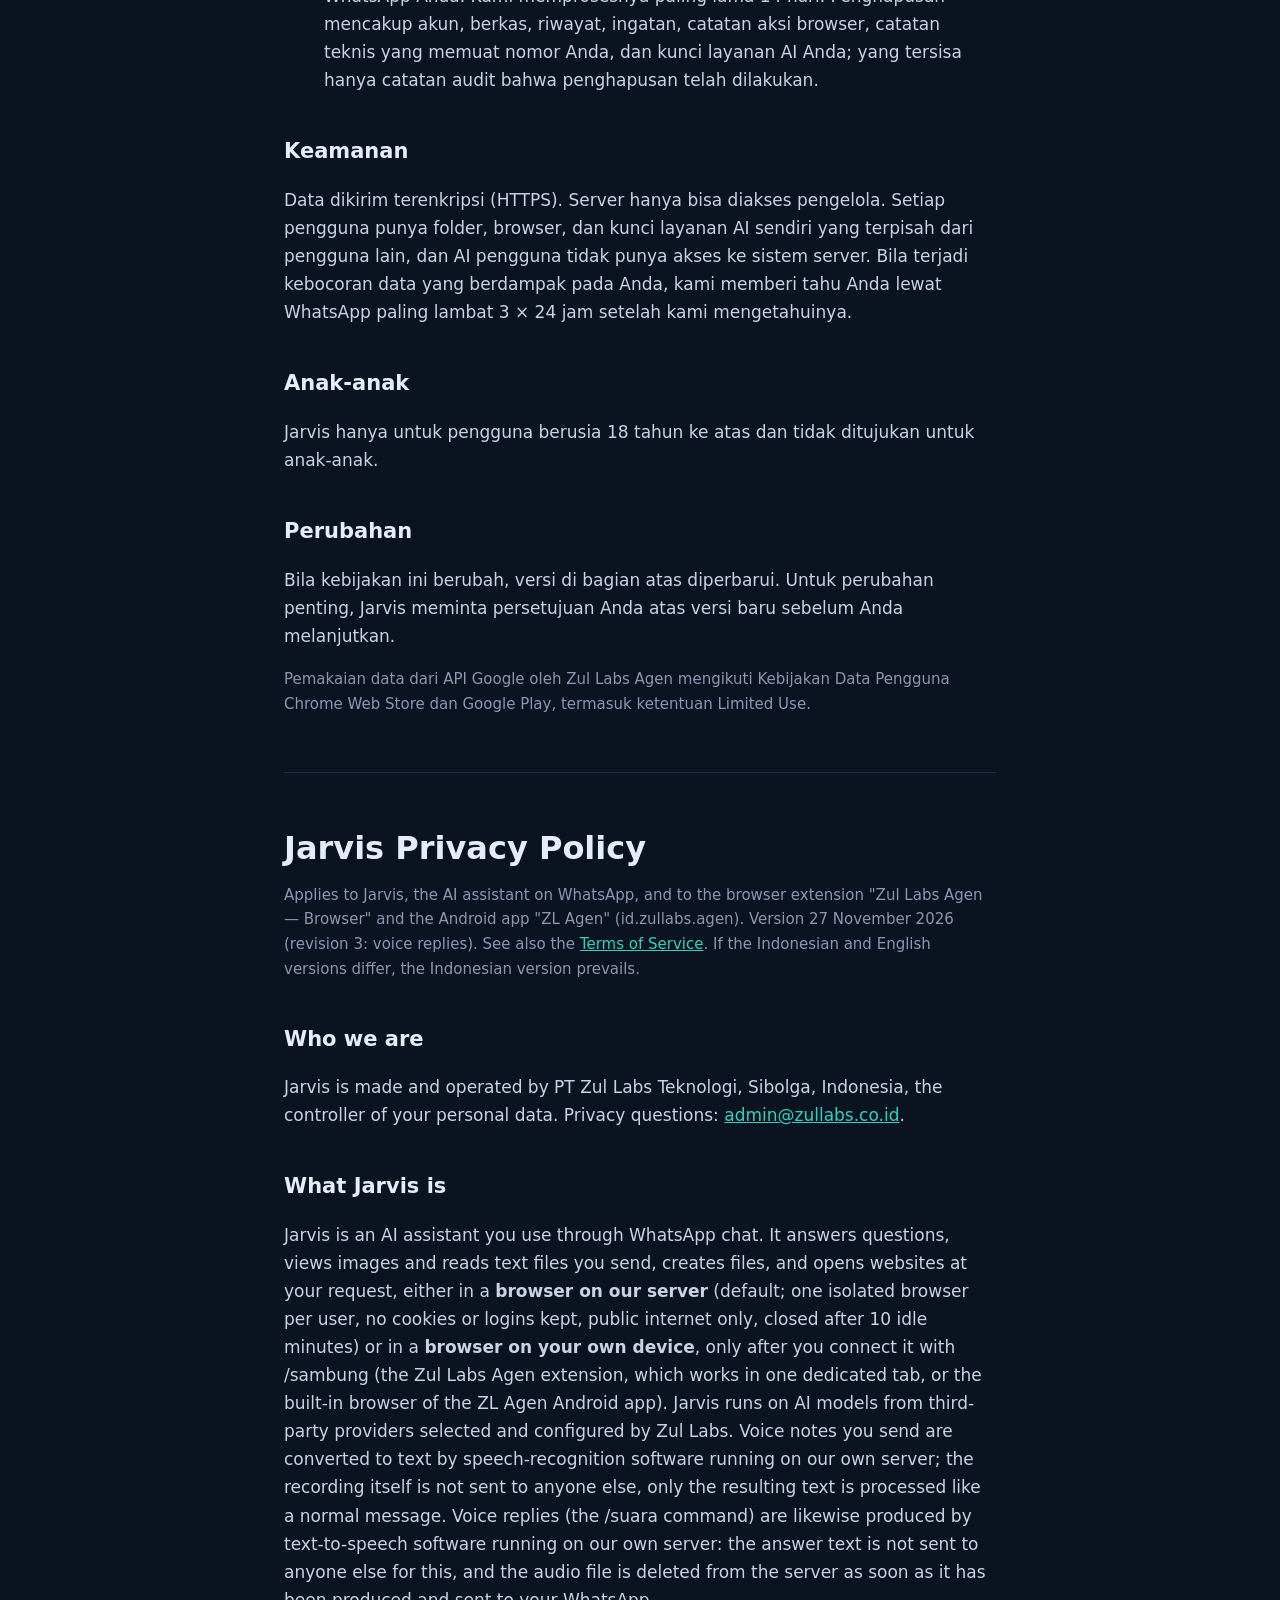
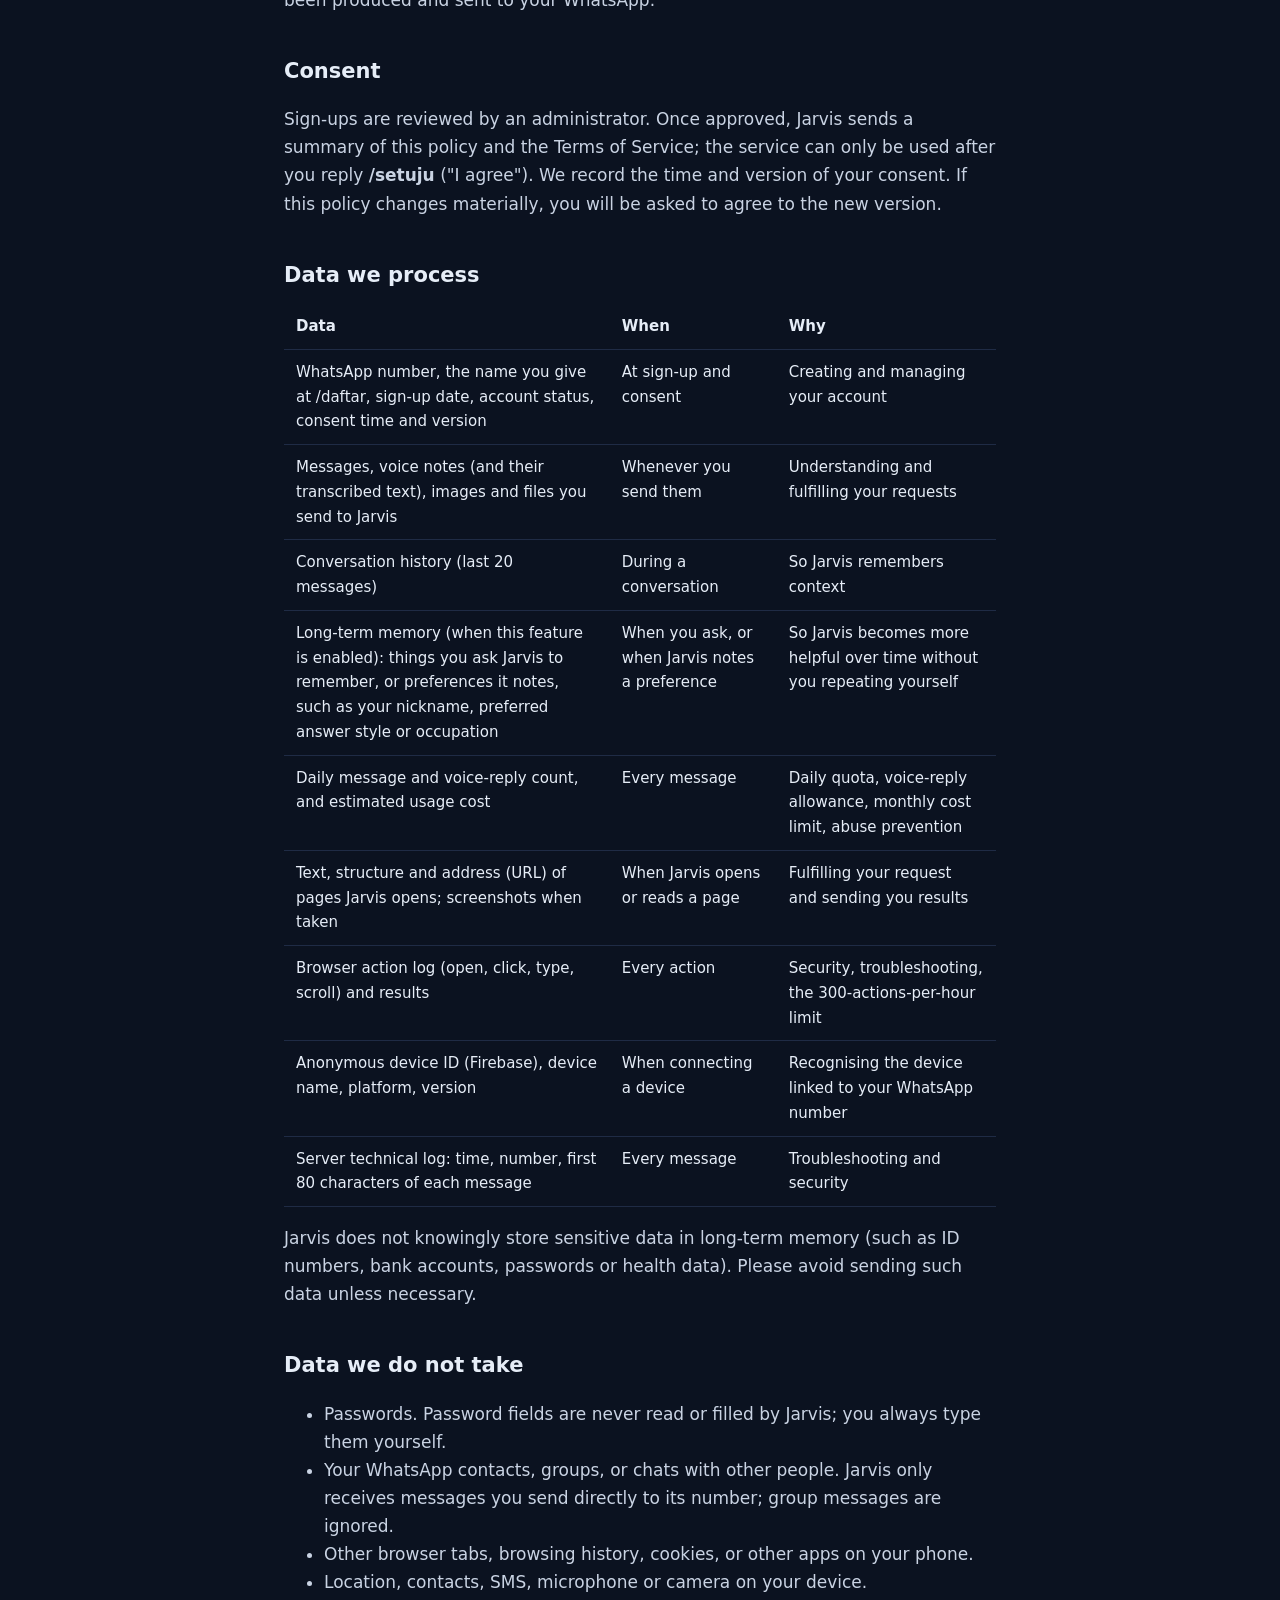
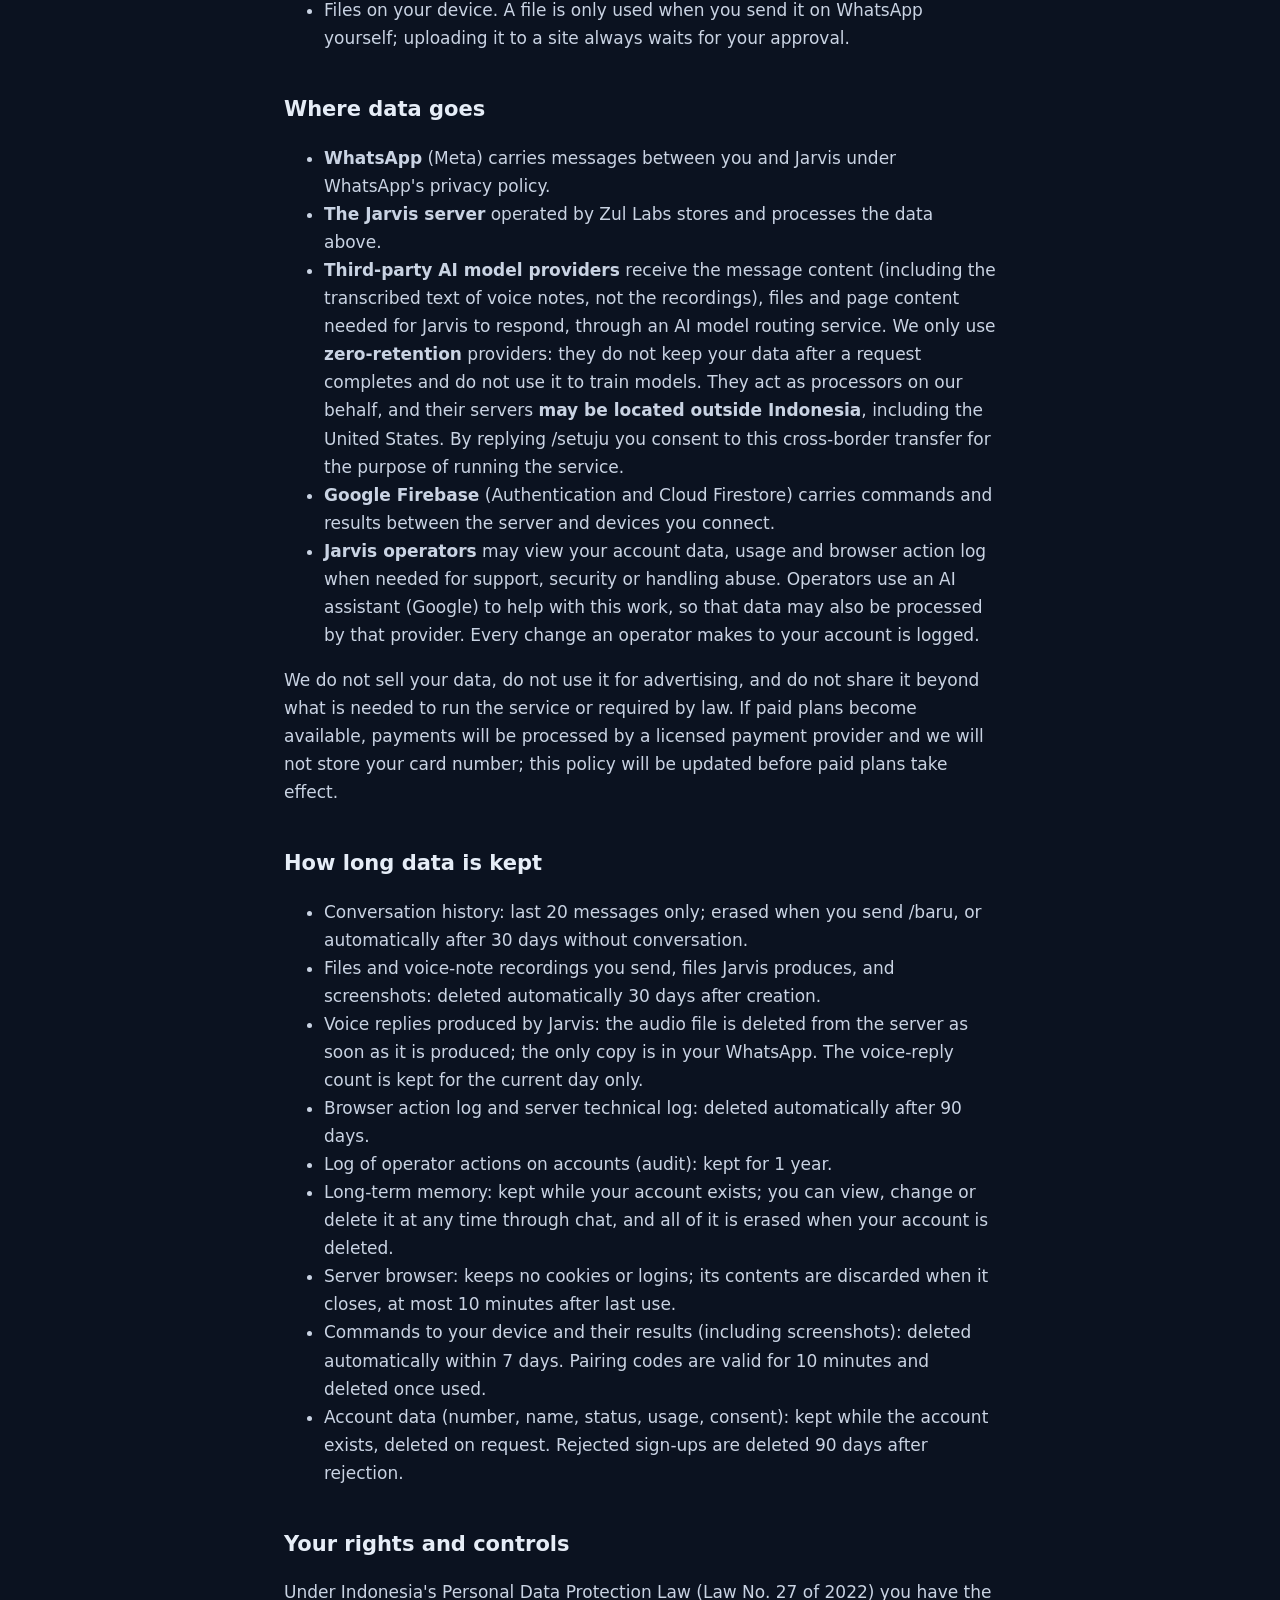
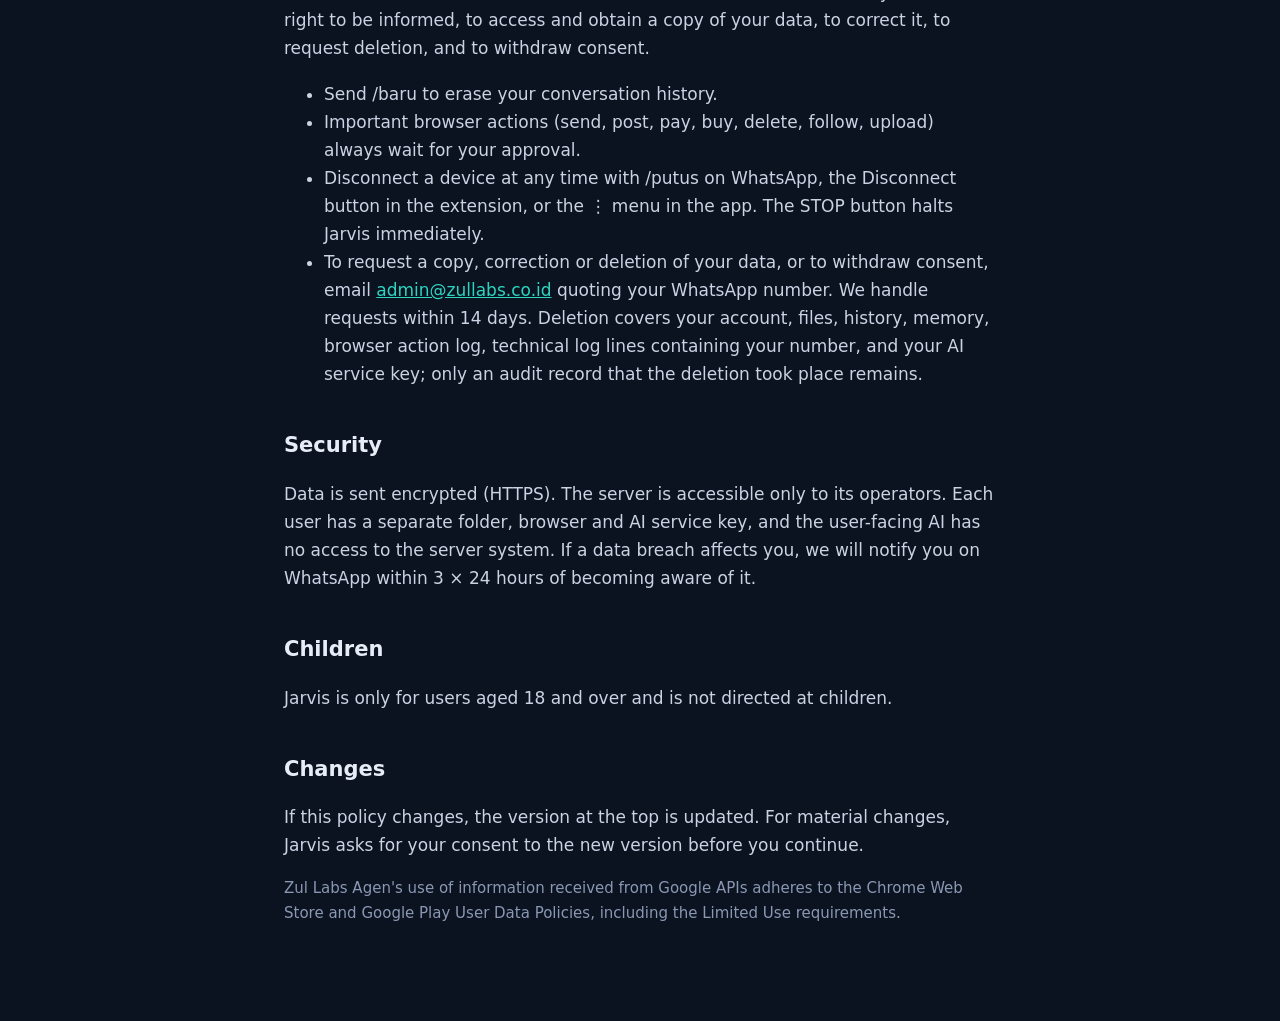
==== commit 7ff33c33: "Jarvis: privasi revisi 3 + syarat — balasan suara /suara dibuat di server sendiri Co-Authored-By: Cl" ====
--- a/agen/privasi.html
+++ b/agen/privasi.html
@@ -24,7 +24,7 @@
 <body>
 <main>
 <h1>Kebijakan Privasi Jarvis</h1>
-<p class="kecil">Berlaku untuk Jarvis, asisten AI di WhatsApp, serta ekstensi browser "Zul Labs Agen — Browser" dan aplikasi Android "ZL Agen" (id.zullabs.agen). Versi 27 November 2026 (revisi 2: pesan suara). Baca juga <a href="/agen/syarat">Syarat Layanan</a>.</p>
+<p class="kecil">Berlaku untuk Jarvis, asisten AI di WhatsApp, serta ekstensi browser "Zul Labs Agen — Browser" dan aplikasi Android "ZL Agen" (id.zullabs.agen). Versi 27 November 2026 (revisi 3: balasan suara). Baca juga <a href="/agen/syarat">Syarat Layanan</a>.</p>
 <nav><a href="#id">Bahasa Indonesia</a><a href="#en">English</a></nav>
 
 <section id="id">
@@ -37,7 +37,7 @@
 <li><strong>Browser di server kami</strong> (bawaan). Setiap pengguna mendapat browser tersendiri yang terpisah dari pengguna lain, tanpa cookie atau login tersimpan, dan ditutup otomatis setelah 10 menit tidak dipakai. Browser ini hanya bisa membuka internet publik.</li>
 <li><strong>Browser di perangkat Anda</strong>, hanya bila Anda menyambungkannya dengan /sambung: ekstensi Zul Labs Agen di komputer (bekerja di satu tab khusus), atau browser di dalam aplikasi ZL Agen di HP Android.</li>
 </ul>
-<p>Jarvis berjalan di atas model AI dari penyedia pihak ketiga yang dipilih dan diatur Zul Labs. Pesan suara (voice note) yang Anda kirim diubah menjadi teks oleh perangkat lunak pengenal suara yang berjalan di server kami sendiri; rekaman suaranya tidak dikirim ke pihak lain, hanya teks hasilnya yang diproses seperti pesan biasa.</p>
+<p>Jarvis berjalan di atas model AI dari penyedia pihak ketiga yang dipilih dan diatur Zul Labs. Pesan suara (voice note) yang Anda kirim diubah menjadi teks oleh perangkat lunak pengenal suara yang berjalan di server kami sendiri; rekaman suaranya tidak dikirim ke pihak lain, hanya teks hasilnya yang diproses seperti pesan biasa. Balasan suara (perintah /suara) juga dibuat oleh perangkat lunak pengubah teks menjadi suara yang berjalan di server kami sendiri: teks jawaban tidak dikirim ke pihak lain untuk itu, dan berkas suaranya langsung dihapus dari server begitu selesai dibuat dan dikirim ke WhatsApp Anda.</p>
 
 <h2>Persetujuan</h2>
 <p>Pendaftaran ditinjau admin. Setelah disetujui, Jarvis mengirim ringkasan kebijakan ini dan Syarat Layanan; layanan baru bisa dipakai setelah Anda membalas <strong>/setuju</strong>. Waktu dan versi persetujuan Anda kami catat. Bila kebijakan ini berubah secara penting, Anda akan diminta menyetujui versi baru.</p>
@@ -49,7 +49,7 @@
 <tr><td>Isi pesan, pesan suara (beserta teks hasil pengenalannya), gambar, dan berkas yang Anda kirim ke Jarvis</td><td>Setiap kali Anda mengirimnya</td><td>Memahami dan memenuhi permintaan Anda</td></tr>
 <tr><td>Riwayat percakapan (20 pesan terakhir)</td><td>Selama percakapan berjalan</td><td>Agar Jarvis ingat konteks percakapan</td></tr>
 <tr><td>Ingatan jangka panjang (bila fitur ini aktif): hal yang Anda minta Jarvis ingat, atau preferensi yang Jarvis catat, misalnya nama panggilan, gaya jawaban, atau pekerjaan Anda</td><td>Saat Anda memintanya, atau saat Jarvis mencatat preferensi Anda</td><td>Agar Jarvis lebih membantu dari waktu ke waktu tanpa Anda mengulang</td></tr>
-<tr><td>Jumlah pesan per hari dan perkiraan biaya pemakaian</td><td>Setiap pesan</td><td>Kuota harian, batas biaya bulanan, dan mencegah penyalahgunaan</td></tr>
+<tr><td>Jumlah pesan dan balasan suara per hari, serta perkiraan biaya pemakaian</td><td>Setiap pesan</td><td>Kuota harian, jatah balasan suara, batas biaya bulanan, dan mencegah penyalahgunaan</td></tr>
 <tr><td>Teks, struktur, dan alamat (URL) halaman web yang dibuka Jarvis; tangkapan layar bila diambil</td><td>Saat Jarvis membuka atau membaca halaman</td><td>Memenuhi permintaan Anda, mengirim hasil kepada Anda</td></tr>
 <tr><td>Catatan aksi browser (buka, klik, ketik, gulir) dan hasilnya</td><td>Setiap aksi</td><td>Keamanan, pemecahan masalah, dan batas 300 aksi per jam</td></tr>
 <tr><td>ID anonim perangkat (Firebase), nama perangkat, platform, versi</td><td>Saat menyambungkan perangkat</td><td>Mengenali perangkat yang Anda sambungkan ke nomor WhatsApp Anda</td></tr>
@@ -80,6 +80,7 @@
 <ul>
 <li>Riwayat percakapan: hanya 20 pesan terakhir. Terhapus saat Anda mengirim /baru, atau otomatis setelah 30 hari tanpa percakapan.</li>
 <li>Berkas dan rekaman pesan suara yang Anda kirim, berkas hasil Jarvis, dan tangkapan layar: dihapus otomatis 30 hari setelah dibuat.</li>
+<li>Balasan suara yang dibuat Jarvis: berkasnya langsung dihapus dari server begitu selesai dibuat; yang tersimpan hanya di WhatsApp Anda. Hitungan balasan suara hanya disimpan untuk hari berjalan.</li>
 <li>Catatan aksi browser dan catatan teknis server: dihapus otomatis setelah 90 hari.</li>
 <li>Catatan tindakan pengelola atas akun (audit): disimpan 1 tahun.</li>
 <li>Ingatan jangka panjang: disimpan selama akun Anda ada. Anda dapat melihat, mengubah, atau menghapusnya kapan saja lewat chat, dan seluruhnya terhapus bila akun dihapus.</li>
@@ -112,13 +113,13 @@
 
 <section id="en" lang="en">
 <h1>Jarvis Privacy Policy</h1>
-<p class="kecil">Applies to Jarvis, the AI assistant on WhatsApp, and to the browser extension "Zul Labs Agen — Browser" and the Android app "ZL Agen" (id.zullabs.agen). Version 27 November 2026 (revision 2: voice notes). See also the <a href="/agen/syarat#en">Terms of Service</a>. If the Indonesian and English versions differ, the Indonesian version prevails.</p>
+<p class="kecil">Applies to Jarvis, the AI assistant on WhatsApp, and to the browser extension "Zul Labs Agen — Browser" and the Android app "ZL Agen" (id.zullabs.agen). Version 27 November 2026 (revision 3: voice replies). See also the <a href="/agen/syarat#en">Terms of Service</a>. If the Indonesian and English versions differ, the Indonesian version prevails.</p>
 
 <h2>Who we are</h2>
 <p>Jarvis is made and operated by PT Zul Labs Teknologi, Sibolga, Indonesia, the controller of your personal data. Privacy questions: <a href="mailto:admin@zullabs.co.id">admin@zullabs.co.id</a>.</p>
 
 <h2>What Jarvis is</h2>
-<p>Jarvis is an AI assistant you use through WhatsApp chat. It answers questions, views images and reads text files you send, creates files, and opens websites at your request, either in a <strong>browser on our server</strong> (default; one isolated browser per user, no cookies or logins kept, public internet only, closed after 10 idle minutes) or in a <strong>browser on your own device</strong>, only after you connect it with /sambung (the Zul Labs Agen extension, which works in one dedicated tab, or the built-in browser of the ZL Agen Android app). Jarvis runs on AI models from third-party providers selected and configured by Zul Labs. Voice notes you send are converted to text by speech-recognition software running on our own server; the recording itself is not sent to anyone else, only the resulting text is processed like a normal message.</p>
+<p>Jarvis is an AI assistant you use through WhatsApp chat. It answers questions, views images and reads text files you send, creates files, and opens websites at your request, either in a <strong>browser on our server</strong> (default; one isolated browser per user, no cookies or logins kept, public internet only, closed after 10 idle minutes) or in a <strong>browser on your own device</strong>, only after you connect it with /sambung (the Zul Labs Agen extension, which works in one dedicated tab, or the built-in browser of the ZL Agen Android app). Jarvis runs on AI models from third-party providers selected and configured by Zul Labs. Voice notes you send are converted to text by speech-recognition software running on our own server; the recording itself is not sent to anyone else, only the resulting text is processed like a normal message. Voice replies (the /suara command) are likewise produced by text-to-speech software running on our own server: the answer text is not sent to anyone else for this, and the audio file is deleted from the server as soon as it has been produced and sent to your WhatsApp.</p>
 
 <h2>Consent</h2>
 <p>Sign-ups are reviewed by an administrator. Once approved, Jarvis sends a summary of this policy and the Terms of Service; the service can only be used after you reply <strong>/setuju</strong> ("I agree"). We record the time and version of your consent. If this policy changes materially, you will be asked to agree to the new version.</p>
@@ -130,7 +131,7 @@
 <tr><td>Messages, voice notes (and their transcribed text), images and files you send to Jarvis</td><td>Whenever you send them</td><td>Understanding and fulfilling your requests</td></tr>
 <tr><td>Conversation history (last 20 messages)</td><td>During a conversation</td><td>So Jarvis remembers context</td></tr>
 <tr><td>Long-term memory (when this feature is enabled): things you ask Jarvis to remember, or preferences it notes, such as your nickname, preferred answer style or occupation</td><td>When you ask, or when Jarvis notes a preference</td><td>So Jarvis becomes more helpful over time without you repeating yourself</td></tr>
-<tr><td>Daily message count and estimated usage cost</td><td>Every message</td><td>Daily quota, monthly cost limit, abuse prevention</td></tr>
+<tr><td>Daily message and voice-reply count, and estimated usage cost</td><td>Every message</td><td>Daily quota, voice-reply allowance, monthly cost limit, abuse prevention</td></tr>
 <tr><td>Text, structure and address (URL) of pages Jarvis opens; screenshots when taken</td><td>When Jarvis opens or reads a page</td><td>Fulfilling your request and sending you results</td></tr>
 <tr><td>Browser action log (open, click, type, scroll) and results</td><td>Every action</td><td>Security, troubleshooting, the 300-actions-per-hour limit</td></tr>
 <tr><td>Anonymous device ID (Firebase), device name, platform, version</td><td>When connecting a device</td><td>Recognising the device linked to your WhatsApp number</td></tr>
@@ -161,6 +162,7 @@
 <ul>
 <li>Conversation history: last 20 messages only; erased when you send /baru, or automatically after 30 days without conversation.</li>
 <li>Files and voice-note recordings you send, files Jarvis produces, and screenshots: deleted automatically 30 days after creation.</li>
+<li>Voice replies produced by Jarvis: the audio file is deleted from the server as soon as it is produced; the only copy is in your WhatsApp. The voice-reply count is kept for the current day only.</li>
 <li>Browser action log and server technical log: deleted automatically after 90 days.</li>
 <li>Log of operator actions on accounts (audit): kept for 1 year.</li>
 <li>Long-term memory: kept while your account exists; you can view, change or delete it at any time through chat, and all of it is erased when your account is deleted.</li>
